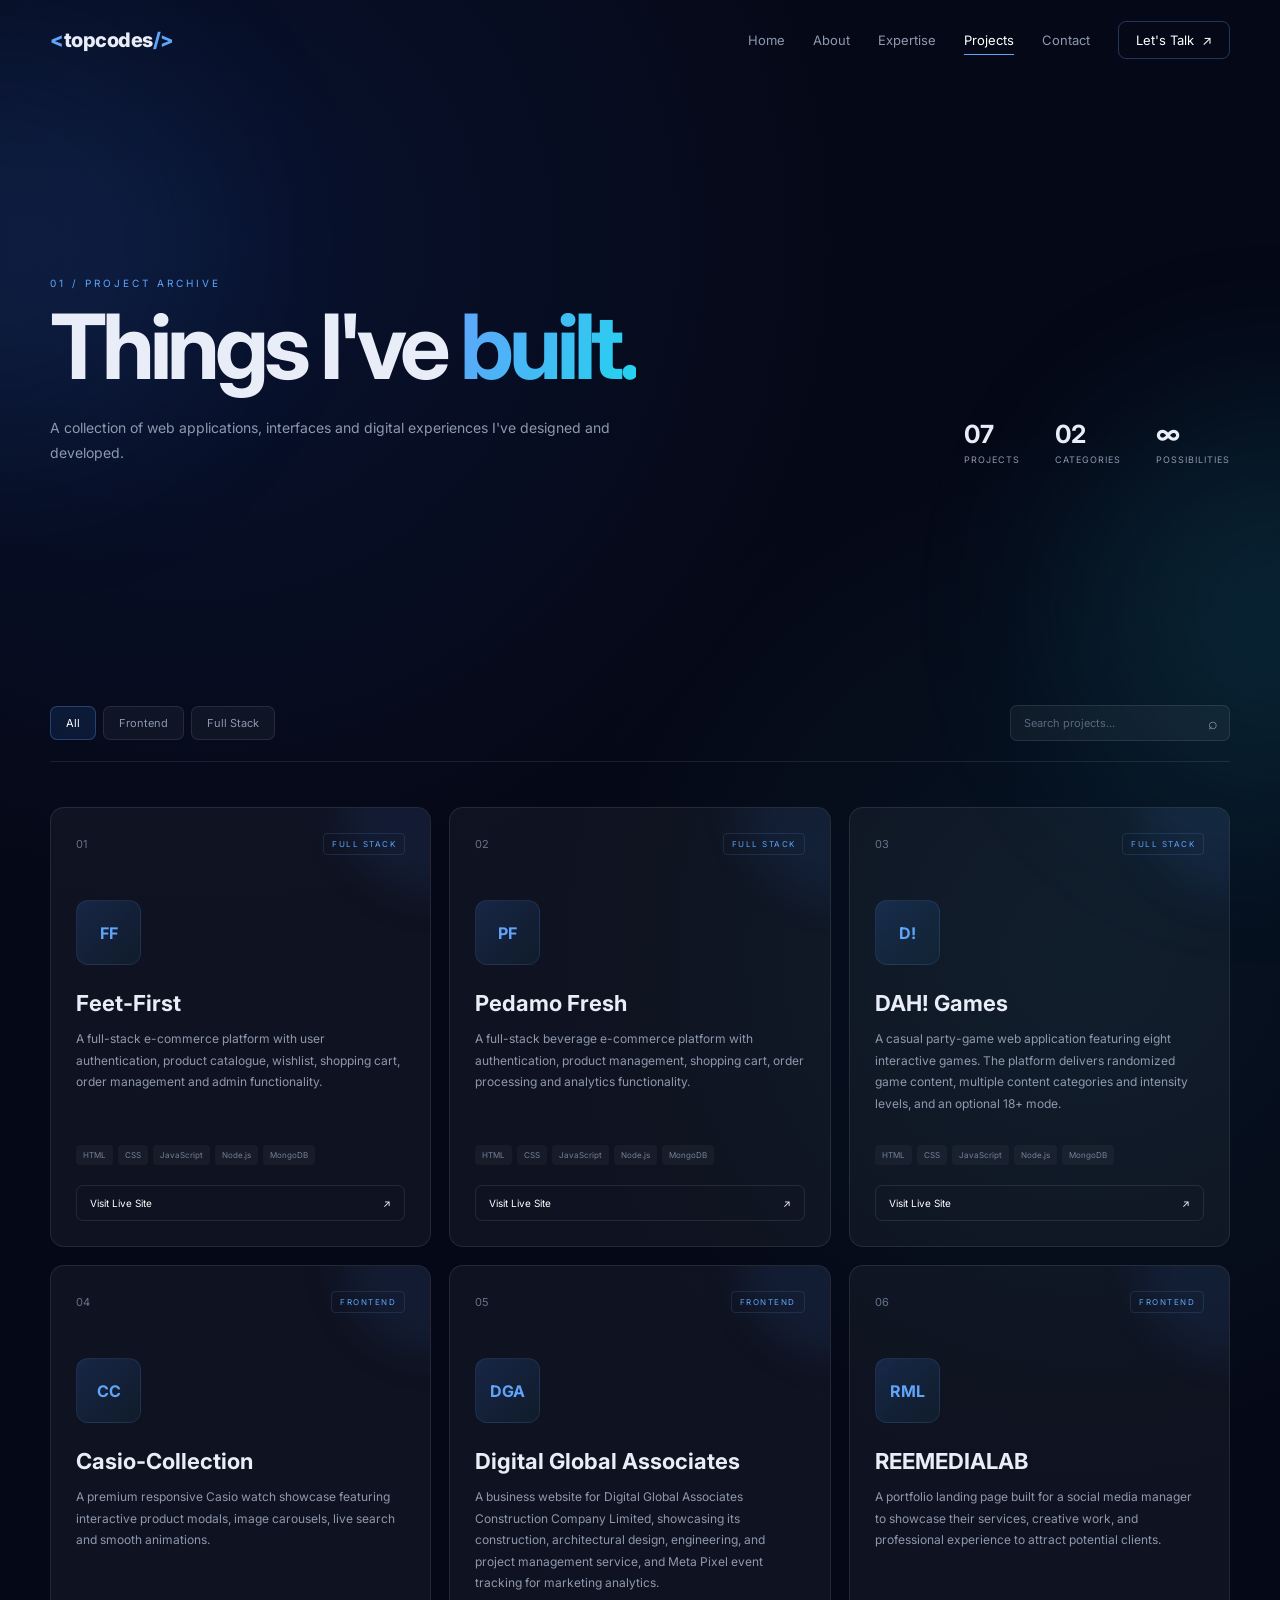
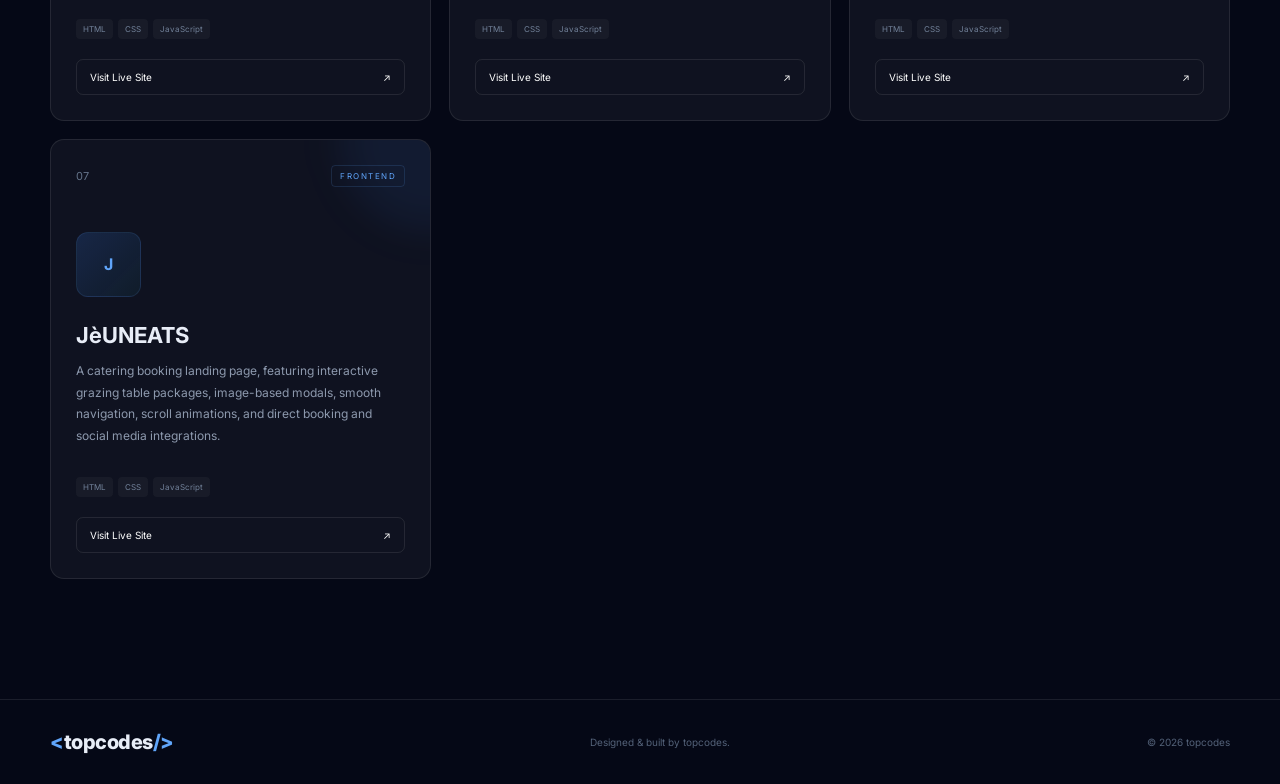
==== projects.html @ 717b45cd "First Commit" ====
<!DOCTYPE html>
<html lang="en">

<head>

    <meta charset="UTF-8">
    <meta name="viewport" content="width=device-width, initial-scale=1.0">

    <title>Projects | topcodes</title>

    <meta name="description" content="Projects and web applications built by topcodes.">

    <link rel="preconnect" href="https://fonts.googleapis.com">
    <link rel="preconnect" href="https://fonts.gstatic.com" crossorigin>

    <link href="https://fonts.googleapis.com/css2?family=Inter:wght@300;400;500;600;700;800&display=swap"
        rel="stylesheet">

    <link rel="stylesheet" href="css/style.css">
    <link rel="stylesheet" href="css/responsive.css">

</head>

<body>

    <div class="ambient ambient-one"></div>
    <div class="ambient ambient-two"></div>

    <div class="scroll-progress" id="scrollProgress"></div>


    <!-- =========================================
         NAVIGATION
    ========================================== -->

    <header class="site-header">

        <nav class="navbar">

            <a href="index.html" class="logo">
                <span class="logo-bracket">&lt;</span>topcodes<span class="logo-bracket">/&gt;</span>
            </a>

            <button class="menu-toggle" id="menuToggle" aria-label="Open navigation" aria-expanded="false">
                <span></span>
                <span></span>
                <span></span>
            </button>

            <div class="nav-links" id="navLinks">

                <a href="index.html" class="nav-link">
                    Home
                </a>

                <a href="index.html#about" class="nav-link">
                    About
                </a>

                <a href="index.html#expertise" class="nav-link">
                    Expertise
                </a>

                <a href="projects.html" class="nav-link active">
                    Projects
                </a>

                <a href="index.html#contact" class="nav-link">
                    Contact
                </a>

                <a href="index.html#contact" class="nav-cta">
                    Let's Talk
                    <span>↗</span>
                </a>

            </div>

        </nav>

    </header>


    <main>

        <!-- =========================================
             PROJECT HERO
        ========================================== -->

        <section class="projects-hero section">

            <div class="projects-hero-content reveal">

                <span class="section-number">
                    01 / PROJECT ARCHIVE
                </span>

                <h1>
                    Things I've
                    <span class="gradient-text">built.</span>
                </h1>

                <p>
                    A collection of web applications, interfaces and digital
                    experiences I've designed and developed.
                </p>

            </div>


            <div class="project-stats reveal reveal-delay">

                <div>
                    <strong id="projectCount">07</strong>
                    <span>Projects</span>
                </div>

                <div>
                    <strong>02</strong>
                    <span>Categories</span>
                </div>

                <div>
                    <strong>∞</strong>
                    <span>Possibilities</span>
                </div>

            </div>

        </section>


        <!-- =========================================
             PROJECT FILTERS
        ========================================== -->

        <section class="project-section section">

            <div class="project-controls reveal">

                <div class="project-filters">

                    <button class="filter-button active" data-filter="all">
                        All
                    </button>

                    <button class="filter-button" data-filter="frontend">
                        Frontend
                    </button>

                    <button class="filter-button" data-filter="fullstack">
                        Full Stack
                    </button>

                </div>


                <div class="project-search">

                    <input type="text" id="projectSearch" placeholder="Search projects..." aria-label="Search projects">

                    <span>⌕</span>

                </div>

            </div>


            <!-- =========================================
                 PROJECT GRID
            ========================================== -->

            <div class="projects-grid" id="projectsGrid">


                <!-- PROJECT 01 -->

                <article class="project-card reveal" data-type="fullstack" data-name="Feet-First">

                    <div class="project-card-top">

                        <span class="project-number">
                            01
                        </span>

                        <span class="project-type">
                            FULL STACK
                        </span>

                    </div>

                    <div class="project-card-icon">
                        FF
                    </div>

                    <h2>Feet-First</h2>

                    <p>
                        A full-stack e-commerce platform with user
                        authentication, product catalogue, wishlist,
                        shopping cart, order management and admin
                        functionality.
                    </p>

                    <div class="project-tech">

                        <span>HTML</span>
                        <span>CSS</span>
                        <span>JavaScript</span>
                        <span>Node.js</span>
                        <span>MongoDB</span>

                    </div>

                    <a href="https://feet-first-ng-3.onrender.com/" target="_blank" rel="noopener" class="project-live">
                        Visit Live Site
                        <span>↗</span>
                    </a>

                </article>


                <!-- PROJECT 02 -->
                <article class="project-card reveal" data-type="fullstack" data-name="Pedamo Fresh">

                    <div class="project-card-top">

                        <span class="project-number">
                            02
                        </span>

                        <span class="project-type">
                            FULL STACK
                        </span>

                    </div>

                    <div class="project-card-icon">
                        PF
                    </div>

                    <h2>Pedamo Fresh</h2>

                    <p>
                        A full-stack beverage e-commerce platform with
                        authentication, product management, shopping cart,
                        order processing and analytics functionality.
                    </p>

                    <div class="project-tech">

                        <span>HTML</span>
                        <span>CSS</span>
                        <span>JavaScript</span>
                        <span>Node.js</span>
                        <span>MongoDB</span>

                    </div>

                    <a href="https://pedamo.onrender.com/" target="_blank" rel="noopener" class="project-live">
                        Visit Live Site
                        <span>↗</span>
                    </a>

                </article>

                


                <!-- PROJECT 03 -->
                 <article class="project-card reveal" data-type="fullstack" data-name="Project Four">

                    <div class="project-card-top">

                        <span class="project-number">
                            03
                        </span>

                        <span class="project-type">
                            FULL STACK
                        </span>

                    </div>

                    <div class="project-card-icon">
                        D!
                    </div>

                    <h2>DAH! Games</h2>

                    <p>
                        A casual party-game web application featuring eight interactive games. The platform delivers randomized game content, multiple content categories and intensity levels, and an optional 18+ mode.  
                    </p>

                    <div class="project-tech">

                        <span>HTML</span>
                        <span>CSS</span>
                        <span>JavaScript</span>
                        <span>Node.js</span>
                        <span>MongoDB</span>

                    </div>

                    <a href="https://dah-zcsf.onrender.com/" class="project-live">
                        Visit Live Site
                        <span>↗</span>
                    </a>

                </article>

                <!-- PROJECT 04 -->
                <article class="project-card reveal reveal-delay" data-type="frontend" data-name="Casio-Collection">

                    <div class="project-card-top">

                        <span class="project-number">
                            04
                        </span>

                        <span class="project-type">
                            FRONTEND
                        </span>

                    </div>

                    <div class="project-card-icon">
                        CC
                    </div>

                    <h2>Casio-Collection</h2>

                    <p>
                        A premium responsive Casio watch showcase featuring
                        interactive product modals, image carousels,
                        live search and smooth animations.
                    </p>

                    <div class="project-tech">

                        <span>HTML</span>
                        <span>CSS</span>
                        <span>JavaScript</span>

                    </div>

                    <a href="https://casio-collection-ng.vercel.app/" target="_blank" rel="noopener"
                        class="project-live">
                        Visit Live Site
                        <span>↗</span>
                    </a>

                </article>



                <!-- PROJECT 05 -->

                <article class="project-card reveal reveal-delay" data-type="frontend" data-name="Project Five">

                    <div class="project-card-top">

                        <span class="project-number">
                            05
                        </span>

                        <span class="project-type">
                            FRONTEND
                        </span>

                    </div>

                    <div class="project-card-icon">
                        DGA
                    </div>

                    <h2>Digital Global Associates</h2>

                    <p>
                        A business website for Digital Global Associates Construction Company Limited, showcasing its construction, architectural design, engineering, and project management service, and Meta Pixel event tracking for marketing analytics.
                    </p>

                    <div class="project-tech">

                        <span>HTML</span>
                        <span>CSS</span>
                        <span>JavaScript</span>

                    </div>

                    <a href="https://www.digitalglobalassociates.com/" class="project-live">
                        Visit Live Site
                        <span>↗</span>
                    </a>

                </article>


                <!-- PROJECT 06 -->

                <article class="project-card reveal" data-type="frontend" data-name="Project Six">

                    <div class="project-card-top">

                        <span class="project-number">
                            06
                        </span>

                        <span class="project-type">
                            FRONTEND
                        </span>

                    </div>

                    <div class="project-card-icon">
                        RML
                    </div>

                    <h2>REEMEDIALAB</h2>

                    <p>
                        A portfolio landing page built for a social media manager to showcase their services, creative work, and professional experience to attract potential clients.

                    </p>

                    <div class="project-tech">

                        <span>HTML</span>
                        <span>CSS</span>
                        <span>JavaScript</span>

                    </div>

                    <a href="https://reemedialab.vercel.app/" class="project-live">
                        Visit Live Site
                        <span>↗</span>
                    </a>

                </article>


                <!-- PROJECT 07 -->

                <article class="project-card reveal reveal-delay" data-type="frontend" data-name="Project Seven">

                    <div class="project-card-top">

                        <span class="project-number">
                            07
                        </span>

                        <span class="project-type">
                            FRONTEND
                        </span>

                    </div>

                    <div class="project-card-icon">
                        J
                    </div>

                    <h2>JèUNEATS</h2>

                    <p>
                       A catering booking landing page, featuring interactive grazing table packages, image-based modals, smooth navigation, scroll animations, and direct booking and social media integrations.
                    </p>

                    <div class="project-tech">

                        <span>HTML</span>
                        <span>CSS</span>
                        <span>JavaScript</span>

                    </div>

                    <a href="https://jeuneats.vercel.app/" class="project-live">
                        Visit Live Site
                        <span>↗</span>
                    </a>

                </article>

            </div>


            <div class="no-projects" id="noProjects">
                <h3>No projects found.</h3>
                <p>Try another search or category.</p>
            </div>

        </section>

    </main>


    <!-- =========================================
         FOOTER
    ========================================== -->

    <footer>

        <div class="footer-inner">

            <a href="index.html" class="logo">
                <span class="logo-bracket">&lt;</span>topcodes<span class="logo-bracket">/&gt;</span>
            </a>

            <p>
                Designed & built by topcodes.
            </p>

            <p class="copyright">
                © <span id="currentYear"></span> topcodes
            </p>

        </div>

    </footer>


    <script src="js/main.js"></script>
    <script src="js/projects.js"></script>

</body>

</html>
---- css/style.css ----
/* =========================================
   ROOT
========================================= */

:root {

    --bg: #050816;
    --bg-secondary: #081126;
    --surface: rgba(255,255,255,0.045);
    --surface-hover: rgba(255,255,255,0.075);

    --blue: #3b82f6;
    --blue-light: #60a5fa;
    --blue-dark: #2563eb;

    --cyan: #22d3ee;

    --white: #ffffff;
    --text: #e8edf7;
    --muted: #8d99ae;

    --border: rgba(255,255,255,0.09);

    --container: 1180px;

    --transition: 0.35s ease;

}


/* =========================================
   RESET
========================================= */

* {
    margin: 0;
    padding: 0;
    box-sizing: border-box;
}

html {
    scroll-behavior: smooth;
}

body {

    font-family: 'Inter', sans-serif;

    background:
        radial-gradient(
            circle at 15% 10%,
            rgba(37,99,235,0.12),
            transparent 28%
        ),
        radial-gradient(
            circle at 85% 40%,
            rgba(34,211,238,0.06),
            transparent 30%
        ),
        var(--bg);

    color: var(--text);

    min-height: 100vh;

    overflow-x: hidden;
}

body.menu-open {
    overflow: hidden;
}

a {
    color: inherit;
    text-decoration: none;
}

button,
input {
    font-family: inherit;
}

button {
    border: none;
}

img {
    max-width: 100%;
    display: block;
}


/* =========================================
   AMBIENT BACKGROUND
========================================= */

.ambient {

    position: fixed;

    width: 400px;
    height: 400px;

    border-radius: 50%;

    filter: blur(100px);

    pointer-events: none;

    z-index: -2;

    opacity: 0.12;
}

.ambient-one {

    top: 5%;
    left: -200px;

    background: var(--blue);
}

.ambient-two {

    right: -200px;
    top: 45%;

    background: var(--cyan);
}

.cursor-glow {
    position: fixed;
    width: 180px;
    height: 180px;
    border-radius: 50%;
    background: rgba(59, 130, 246, 0.07);
    filter: blur(45px);
    pointer-events: none;
    transform: translate(-50%, -50%);
    z-index: -1;
}


/* =========================================
   CONTAINER
========================================= */

.section {

    width: min(
        calc(100% - 80px),
        var(--container)
    );

    margin-inline: auto;
}


/* =========================================
   HEADER
========================================= */

.site-header {

    position: fixed;

    top: 0;
    left: 0;

    width: 100%;

    z-index: 1000;

    border-bottom: 1px solid transparent;

    transition: var(--transition);
}

.site-header.scrolled {

    background: rgba(5,8,22,0.82);

    backdrop-filter: blur(20px);

    border-color: var(--border);
}


/* =========================================
   NAVBAR
========================================= */

.navbar {

    width: min(
        calc(100% - 80px),
        var(--container)
    );

    margin: auto;

    height: 80px;

    display: flex;

    align-items: center;

    justify-content: space-between;
}

.logo {

    font-size: 20px;

    font-weight: 800;

    letter-spacing: -0.5px;
}

.logo-bracket {
    color: var(--blue-light);
}

.nav-links {

    display: flex;

    align-items: center;

    gap: 28px;
}

.nav-link {

    color: var(--muted);

    font-size: 13px;

    transition: var(--transition);

    position: relative;
}

.nav-link::after {

    content: "";

    position: absolute;

    left: 0;
    bottom: -7px;

    width: 0;
    height: 1px;

    background: var(--blue-light);

    transition: var(--transition);
}

.nav-link:hover,
.nav-link.active {

    color: var(--white);
}

.nav-link:hover::after,
.nav-link.active::after {

    width: 100%;
}

.nav-cta {

    display: flex;

    align-items: center;

    gap: 8px;

    padding: 10px 17px;

    border: 1px solid rgba(96,165,250,0.3);

    border-radius: 8px;

    color: var(--white);

    font-size: 13px;

    transition: var(--transition);
}

.nav-cta:hover {

    background: rgba(59,130,246,0.12);

    border-color: var(--blue-light);

    transform: translateY(-2px);
}


/* =========================================
   MOBILE MENU
========================================= */

.menu-toggle {

    display: none;

    width: 42px;
    height: 42px;

    border: 1px solid var(--border);

    background: var(--surface);

    border-radius: 9px;

    cursor: pointer;

    align-items: center;

    justify-content: center;

    flex-direction: column;

    gap: 5px;
}

.menu-toggle span {

    width: 18px;
    height: 2px;

    background: var(--white);

    transition: var(--transition);
}

.menu-toggle.active span:nth-child(1) {
    transform: translateY(7px) rotate(45deg);
}

.menu-toggle.active span:nth-child(2) {
    opacity: 0;
}

.menu-toggle.active span:nth-child(3) {
    transform: translateY(-7px) rotate(-45deg);
}


/* =========================================
   SCROLL PROGRESS
========================================= */

.scroll-progress {

    position: fixed;

    top: 0;
    left: 0;

    height: 2px;

    width: 0;

    background: linear-gradient(
        90deg,
        var(--blue),
        var(--cyan)
    );

    z-index: 2000;
}


/* =========================================
   HERO
========================================= */

.hero {

    min-height: 100vh;

    display: flex;

    align-items: center;

    padding-top: 120px;

    position: relative;
}

.hero-grid {

    width: 100%;

    display: grid;

    grid-template-columns: 1.1fr 0.9fr;

    gap: 80px;

    align-items: center;
}

.availability {

    display: inline-flex;

    align-items: center;

    gap: 9px;

    padding: 7px 12px;

    border: 1px solid rgba(96,165,250,0.2);

    border-radius: 100px;

    color: #a9b9d1;

    font-size: 11px;

    margin-bottom: 24px;

    background: rgba(59,130,246,0.05);
}

.availability-dot {

    width: 7px;
    height: 7px;

    border-radius: 50%;

    background: #22c55e;

    box-shadow: 0 0 12px rgba(34,197,94,0.8);

    animation: pulse 2s infinite;
}

@keyframes pulse {

    0%,100% {
        box-shadow: 0 0 5px rgba(34,197,94,0.5);
    }

    50% {
        box-shadow: 0 0 16px rgba(34,197,94,0.9);
    }
}

.hero-small-text {

    font-size: 11px;

    letter-spacing: 4px;

    color: var(--muted);

    margin-bottom: 12px;
}

.hero h1 {

    font-size: clamp(46px, 6vw, 78px);

    line-height: 0.98;

    letter-spacing: -4px;

    font-weight: 800;
}

.hero-name {

    color: var(--white);
}

.gradient-text {

    background: linear-gradient(
        110deg,
        var(--blue-light),
        var(--cyan)
    );

    -webkit-background-clip: text;

    background-clip: text;

    color: transparent;
}

.hero-description {

    max-width: 580px;

    margin-top: 28px;

    color: var(--muted);

    line-height: 1.8;

    font-size: 15px;
}

.hero-buttons {

    display: flex;

    gap: 12px;

    margin-top: 32px;
}

.btn {

    display: inline-flex;

    align-items: center;

    justify-content: center;

    gap: 10px;

    padding: 13px 20px;

    border-radius: 8px;

    font-size: 13px;

    transition: var(--transition);
}

.btn-primary {

    background: var(--blue);

    color: white;

    box-shadow: 0 10px 30px rgba(37,99,235,0.2);
}

.btn-primary:hover {

    background: var(--blue-dark);

    transform: translateY(-3px);

    box-shadow: 0 15px 35px rgba(37,99,235,0.3);
}

.btn-secondary {

    border: 1px solid var(--border);

    color: var(--text);

    background: var(--surface);
}

.btn-secondary:hover {

    border-color: rgba(96,165,250,0.4);

    background: var(--surface-hover);

    transform: translateY(-3px);
}

.hero-meta {

    display: flex;

    gap: 40px;

    margin-top: 55px;
}

.hero-meta div {

    display: flex;

    flex-direction: column;

    gap: 4px;
}

.hero-meta strong {

    font-size: 20px;
}

.hero-meta span {

    font-size: 10px;

    color: var(--muted);

    text-transform: uppercase;

    letter-spacing: 1px;
}


/* =========================================
   HERO VISUAL
========================================= */

.hero-visual {

    min-height: 500px;

    position: relative;

    display: flex;

    justify-content: center;

    align-items: center;
}

.code-card {

    width: min(100%, 420px);

    border: 1px solid rgba(96,165,250,0.15);

    background: rgba(7,14,35,0.8);

    backdrop-filter: blur(20px);

    border-radius: 16px;

    box-shadow:
        0 30px 80px rgba(0,0,0,0.35),
        0 0 80px rgba(37,99,235,0.08);

    transform: rotate(2deg);

    transition: var(--transition);

    z-index: 3;
}

.code-card:hover {

    transform: rotate(0deg) translateY(-8px);

    border-color: rgba(96,165,250,0.35);
}

.code-header {

    height: 48px;

    border-bottom: 1px solid var(--border);

    display: flex;

    align-items: center;

    gap: 15px;

    padding: 0 18px;

    color: var(--muted);

    font-size: 11px;
}

.window-dots {

    display: flex;

    gap: 5px;
}

.window-dots span {

    width: 7px;
    height: 7px;

    border-radius: 50%;

    background: #506078;
}

.code-body {

    padding: 30px;

    font-family: monospace;

    font-size: 12px;

    line-height: 2;

    color: #c7d2e5;
}

.code-body p {
    margin: 0;
}

.indent {
    padding-left: 25px;
}

.code-purple {
    color: #c084fc;
}

.code-blue {
    color: #67e8f9;
}

.code-white {
    color: white;
}

.code-comment {
    color: #52617a;

    margin-top: 15px !important;
}

.visual-orbit {

    position: absolute;

    border: 1px solid rgba(96,165,250,0.08);

    border-radius: 50%;

    pointer-events: none;
}

.orbit-one {

    width: 500px;
    height: 500px;

    animation: orbit 16s linear infinite;
}

.orbit-two {

    width: 650px;
    height: 650px;

    animation: orbit 22s linear infinite reverse;
}

@keyframes orbit {

    from {
        transform: rotate(0);
    }

    to {
        transform: rotate(360deg);
    }
}

.floating-tag {

    position: absolute;

    padding: 8px 12px;

    border: 1px solid rgba(96,165,250,0.2);

    background: rgba(7,14,35,0.9);

    backdrop-filter: blur(10px);

    border-radius: 7px;

    font-size: 10px;

    color: #b8c6da;

    z-index: 5;

    box-shadow: 0 10px 30px rgba(0,0,0,0.2);
}

.tag-one {
    top: 18%;
    left: 5%;
    animation: floatOne 4s ease-in-out infinite;
}

.tag-two {
    top: 12%;
    right: 7%;
    animation: floatTwo 5s ease-in-out infinite;
}

.tag-three {
    bottom: 17%;
    left: 7%;
    animation: floatTwo 4.5s ease-in-out infinite;
}

.tag-four {
    bottom: 12%;
    right: 4%;
    animation: floatOne 5.5s ease-in-out infinite;
}

@keyframes floatOne {

    0%,100% {
        transform: translateY(0);
    }

    50% {
        transform: translateY(-12px);
    }
}

@keyframes floatTwo {

    0%,100% {
        transform: translateY(0);
    }

    50% {
        transform: translateY(10px);
    }
}

.scroll-indicator {

    position: absolute;

    bottom: 35px;

    left: 50%;

    transform: translateX(-50%);

    display: flex;

    flex-direction: column;

    align-items: center;

    gap: 10px;

    color: #63728a;

    font-size: 9px;

    letter-spacing: 2px;

    text-transform: uppercase;
}

.scroll-line {

    width: 1px;

    height: 35px;

    background: linear-gradient(
        var(--blue),
        transparent
    );
}


/* =========================================
   SECTION HEADINGS
========================================= */

.section {

    padding-top: 120px;

    padding-bottom: 120px;
}

.section-heading {

    margin-bottom: 60px;
}

.section-number {

    display: block;

    font-size: 10px;

    letter-spacing: 3px;

    color: var(--blue-light);

    margin-bottom: 15px;
}

.section-heading h2 {

    font-size: clamp(35px, 5vw, 55px);

    line-height: 1;

    letter-spacing: -2px;
}


/* =========================================
   ABOUT
========================================= */

.about-grid {

    display: grid;

    grid-template-columns: 1fr 1fr;

    gap: 80px;
}

.about-text {

    max-width: 600px;
}

.about-text p {

    color: var(--muted);

    font-size: 14px;

    line-height: 1.9;

    margin-bottom: 20px;
}

.about-text .large-text {

    font-size: 20px;

    line-height: 1.6;

    color: var(--text);
}

.text-link {

    display: inline-flex;

    gap: 10px;

    color: var(--blue-light);

    font-size: 13px;

    margin-top: 15px;

    transition: var(--transition);
}

.text-link:hover {
    gap: 15px;
}

.about-highlight {

    display: grid;

    gap: 12px;
}

.highlight-card {

    border: 1px solid var(--border);

    background: var(--surface);

    padding: 25px;

    border-radius: 12px;

    transition: var(--transition);
}

.highlight-card:hover {

    transform: translateX(6px);

    border-color: rgba(96,165,250,0.25);

    background: var(--surface-hover);
}

.highlight-icon {

    color: var(--blue-light);

    font-size: 10px;

    letter-spacing: 2px;
}

.highlight-card h3 {

    font-size: 20px;

    margin: 10px 0;
}

.highlight-card p {

    color: var(--muted);

    font-size: 12px;

    line-height: 1.7;
}


/* =========================================
   EXPERTISE
========================================= */

.expertise-grid {

    display: grid;

    grid-template-columns: repeat(4, 1fr);

    gap: 15px;
}

.expertise-card {

    min-height: 330px;

    padding: 25px;

    background: var(--surface);

    border: 1px solid var(--border);

    border-radius: 14px;

    position: relative;

    overflow: hidden;

    transition: var(--transition);
}

.expertise-card::before {

    content: "";

    position: absolute;

    width: 130px;
    height: 130px;

    right: -60px;
    bottom: -60px;

    border-radius: 50%;

    background: rgba(59,130,246,0.1);

    filter: blur(15px);

    transition: var(--transition);
}

.expertise-card:hover {

    transform: translateY(-8px);

    border-color: rgba(96,165,250,0.25);
}

.expertise-card:hover::before {

    transform: scale(1.5);
}

.card-number {

    color: #56657c;

    font-size: 10px;

    letter-spacing: 2px;
}

.expertise-icon {

    width: 50px;
    height: 50px;

    margin-top: 45px;

    display: flex;

    align-items: center;
    justify-content: center;

    border: 1px solid rgba(96,165,250,0.18);

    border-radius: 10px;

    color: var(--blue-light);

    font-family: monospace;

    font-weight: 600;
}

.expertise-card h3 {

    font-size: 17px;

    margin: 20px 0 10px;
}

.expertise-card p {

    color: var(--muted);

    font-size: 12px;

    line-height: 1.7;
}

.tech-list {

    display: flex;

    flex-wrap: wrap;

    gap: 5px;

    margin-top: 20px;
}

.tech-list span {

    padding: 5px 8px;

    border-radius: 5px;

    background: rgba(59,130,246,0.07);

    color: #8093ad;

    font-size: 9px;
}


/* =========================================
   FEATURED PROJECTS
========================================= */

.featured-heading {

    display: flex;

    justify-content: space-between;

    align-items: flex-end;
}

.view-all {

    display: flex;

    align-items: center;

    gap: 10px;

    color: var(--blue-light);

    font-size: 12px;

    transition: var(--transition);
}

.view-all:hover {
    gap: 15px;
}

.featured-project {

    display: grid;

    grid-template-columns: 70px 1fr 60px;

    align-items: center;

    gap: 30px;

    padding: 35px 0;

    border-top: 1px solid var(--border);

    transition: var(--transition);
}

.featured-project:last-child {
    border-bottom: 1px solid var(--border);
}

.featured-project:hover {

    padding-left: 12px;
    padding-right: 12px;

    background: rgba(255,255,255,0.015);
}

.featured-number {

    color: #46546a;

    font-size: 13px;

    font-weight: 600;
}

.project-category {

    font-size: 9px;

    letter-spacing: 2px;

    color: var(--blue-light);
}

.featured-content h3 {

    font-size: 25px;

    margin: 8px 0;
}

.featured-content p {

    max-width: 700px;

    color: var(--muted);

    font-size: 12px;

    line-height: 1.8;
}

.project-link {

    display: inline-flex;

    align-items: center;

    gap: 8px;

    margin-top: 15px;

    font-size: 11px;

    color: var(--white);

    transition: var(--transition);
}

.project-link:hover {
    color: var(--blue-light);
}

.featured-arrow {

    width: 42px;
    height: 42px;

    display: flex;

    align-items: center;
    justify-content: center;

    border: 1px solid var(--border);

    border-radius: 50%;

    color: var(--blue-light);

    transition: var(--transition);
}

.featured-project:hover .featured-arrow {

    transform: rotate(45deg);

    border-color: var(--blue-light);
}


/* =========================================
   CONTACT
========================================= */

.contact {

    text-align: center;
}

.contact-container {

    max-width: 800px;

    margin: auto;

    padding: 100px 30px;

    border: 1px solid var(--border);

    border-radius: 20px;

    background:
        radial-gradient(
            circle at center,
            rgba(37,99,235,0.09),
            transparent 60%
        ),
        var(--surface);
}

.contact h2 {

    font-size: clamp(40px, 6vw, 68px);

    line-height: 1;

    letter-spacing: -3px;

    margin: 20px 0;
}

.contact-container > p {

    color: var(--muted);

    max-width: 500px;

    margin: 0 auto 30px;

    line-height: 1.8;

    font-size: 13px;
}

.contact-email {

    display: inline-flex;

    align-items: center;

    gap: 10px;

    font-size: 18px;

    color: var(--blue-light);

    border-bottom: 1px solid rgba(96,165,250,0.25);

    padding-bottom: 7px;
}

.social-links {

    display: flex;

    justify-content: center;

    gap: 25px;

    margin-top: 40px;
}

.social-links a {

    color: var(--muted);

    font-size: 12px;

    transition: var(--transition);
}

.social-links a:hover {
    color: var(--white);
}


/* =========================================
   FOOTER
========================================= */

footer {

    border-top: 1px solid var(--border);

    padding: 30px 0;
}

.footer-inner {

    width: min(
        calc(100% - 80px),
        var(--container)
    );

    margin: auto;

    display: flex;

    align-items: center;

    justify-content: space-between;

    gap: 20px;
}

.footer-inner p {

    color: #536178;

    font-size: 10px;
}


/* =========================================
   PROJECT PAGE
========================================= */

.projects-hero {

    min-height: 65vh;

    display: flex;

    align-items: flex-end;

    justify-content: space-between;

    gap: 50px;

    padding-top: 160px;
}

.projects-hero-content {

    max-width: 700px;
}

.projects-hero h1 {

    font-size: clamp(50px, 8vw, 90px);

    line-height: 0.95;

    letter-spacing: -5px;
}

.projects-hero p {

    max-width: 560px;

    color: var(--muted);

    line-height: 1.8;

    margin-top: 25px;

    font-size: 14px;
}

.project-stats {

    display: flex;

    gap: 35px;

    flex-shrink: 0;
}

.project-stats div {

    display: flex;

    flex-direction: column;

    gap: 5px;
}

.project-stats strong {

    font-size: 25px;
}

.project-stats span {

    color: var(--muted);

    font-size: 9px;

    text-transform: uppercase;

    letter-spacing: 1px;
}

.project-controls {

    display: flex;

    align-items: center;

    justify-content: space-between;

    gap: 30px;

    margin-bottom: 45px;

    padding-bottom: 20px;

    border-bottom: 1px solid var(--border);
}

.project-filters {

    display: flex;

    gap: 7px;

    flex-wrap: wrap;
}

.filter-button {

    padding: 9px 15px;

    border: 1px solid var(--border);

    background: var(--surface);

    color: var(--muted);

    border-radius: 7px;

    cursor: pointer;

    font-size: 11px;

    transition: var(--transition);
}

.filter-button:hover,
.filter-button.active {

    color: white;

    background: rgba(59,130,246,0.12);

    border-color: rgba(96,165,250,0.3);
}

.project-search {

    width: 220px;

    position: relative;
}

.project-search input {

    width: 100%;

    padding: 10px 35px 10px 13px;

    border: 1px solid var(--border);

    border-radius: 7px;

    outline: none;

    background: var(--surface);

    color: white;

    font-size: 11px;
}

.project-search input::placeholder {
    color: #5c687d;
}

.project-search span {

    position: absolute;

    right: 12px;

    top: 50%;

    transform: translateY(-50%);

    color: var(--muted);
}

.projects-grid {

    display: grid;

    grid-template-columns: repeat(3, 1fr);

    gap: 18px;
}

.project-card {

    padding: 25px;

    min-height: 440px;

    border: 1px solid var(--border);

    background: var(--surface);

    border-radius: 14px;

    display: flex;

    flex-direction: column;

    transition: var(--transition);

    position: relative;

    overflow: hidden;
}

.project-card::before {

    content: "";

    position: absolute;

    width: 180px;
    height: 180px;

    right: -90px;
    top: -90px;

    border-radius: 50%;

    background: rgba(59,130,246,0.08);

    filter: blur(20px);

    transition: var(--transition);
}

.project-card:hover {

    transform: translateY(-8px);

    border-color: rgba(96,165,250,0.25);
}

.project-card:hover::before {
    transform: scale(1.5);
}

.project-card-top {

    display: flex;

    justify-content: space-between;

    align-items: center;

    position: relative;

    z-index: 2;
}

.project-number {

    font-size: 11px;

    color: #65748b;
}

.project-type {

    font-size: 8px;

    letter-spacing: 1.5px;

    color: var(--blue-light);

    padding: 5px 8px;

    border: 1px solid rgba(96,165,250,0.15);

    border-radius: 4px;
}

.project-card-icon {

    width: 65px;
    height: 65px;

    margin: 45px 0 25px;

    display: flex;

    align-items: center;
    justify-content: center;

    border-radius: 12px;

    background:
        linear-gradient(
            135deg,
            rgba(59,130,246,0.18),
            rgba(34,211,238,0.05)
        );

    border: 1px solid rgba(96,165,250,0.12);

    color: var(--blue-light);

    font-weight: 700;

    font-size: 16px;

    position: relative;

    z-index: 2;
}

.project-card h2 {

    font-size: 22px;

    margin-bottom: 12px;

    position: relative;

    z-index: 2;
}

.project-card > p {

    color: var(--muted);

    font-size: 12px;

    line-height: 1.8;

    position: relative;

    z-index: 2;
}

.project-tech {

    display: flex;

    flex-wrap: wrap;

    gap: 5px;

    margin-top: auto;

    padding-top: 25px;

    position: relative;

    z-index: 2;
}

.project-tech span {

    padding: 5px 7px;

    background: rgba(255,255,255,0.035);

    border-radius: 4px;

    color: #73839b;

    font-size: 8px;
}

.project-live {

    margin-top: 20px;

    display: flex;

    align-items: center;

    justify-content: space-between;

    padding: 11px 13px;

    border: 1px solid var(--border);

    border-radius: 7px;

    color: var(--white);

    font-size: 10px;

    position: relative;

    z-index: 2;

    transition: var(--transition);
}

.project-live:hover {

    background: var(--blue);

    border-color: var(--blue);

}

.project-card.hidden {
    display: none;
}

.no-projects {

    display: none;

    text-align: center;

    padding: 80px 20px;
}

.no-projects.visible {
    display: block;
}

.no-projects h3 {
    margin-bottom: 8px;
}

.no-projects p {
    color: var(--muted);

    font-size: 13px;
}


/* =========================================
   REVEAL ANIMATION
========================================= */

.reveal {

    opacity: 0;

    transform: translateY(30px);

    transition:
        opacity 0.8s ease,
        transform 0.8s ease;
}

.reveal.show {

    opacity: 1;

    transform: translateY(0);
}

.reveal-delay {
    transition-delay: 0.15s;
}
---- css/responsive.css ----
/* =========================================
   TABLET
========================================= */

@media (max-width: 1000px) {

    .section,
    .navbar,
    .footer-inner {

        width: min(
            calc(100% - 50px),
            var(--container)
        );
    }


    .hero-grid {

        grid-template-columns: 1fr;

        gap: 50px;

        text-align: center;
    }

    .hero-content {

        display: flex;

        flex-direction: column;

        align-items: center;
    }

    .hero-description {
        margin-inline: auto;
    }

    .hero-meta {
        justify-content: center;
    }

    .hero-visual {
        min-height: 430px;
    }


    .about-grid {

        grid-template-columns: 1fr;

        gap: 50px;
    }


    .expertise-grid {

        grid-template-columns: repeat(2, 1fr);
    }


    .projects-grid {

        grid-template-columns: repeat(2, 1fr);
    }

}


/* =========================================
   MOBILE NAVIGATION
========================================= */

@media (max-width: 768px) {

    .section,
    .navbar,
    .footer-inner {

        width: calc(100% - 35px);
    }


    .navbar {
        height: 70px;
    }


    .menu-toggle {
        display: flex;
    }


    .nav-links {

        position: fixed;

        top: 70px;

        left: 0;

        width: 100%;

        height: calc(100vh - 70px);

        background: rgba(5,8,22,0.97);

        backdrop-filter: blur(20px);

        padding: 35px;

        display: flex;

        flex-direction: column;

        align-items: flex-start;

        gap: 25px;

        transform: translateX(100%);

        transition: transform 0.4s ease;
    }

    .nav-links.open {
        transform: translateX(0);
    }

    .nav-link {
        font-size: 16px;
    }

    .nav-cta {
        margin-top: 10px;
    }


    .hero {

        padding-top: 120px;

        min-height: auto;

        padding-bottom: 100px;
    }

    .hero h1 {

        font-size: clamp(42px, 13vw, 65px);

        letter-spacing: -3px;
    }

    .hero-description {
        font-size: 13px;
    }

    .hero-buttons {

        flex-direction: column;

        width: 100%;

        max-width: 280px;
    }

    .btn {
        width: 100%;
    }

    .hero-meta {

        gap: 22px;

        width: 100%;

        justify-content: space-between;
    }

    .hero-meta strong {
        font-size: 17px;
    }

    .hero-meta span {
        font-size: 8px;
    }


    .hero-visual {
        min-height: 360px;
    }

    .code-card {
        width: 90%;
    }

    .code-body {
        padding: 20px;

        font-size: 10px;
    }

    .orbit-one {
        width: 350px;
        height: 350px;
    }

    .orbit-two {
        width: 430px;
        height: 430px;
    }

    .floating-tag {
        font-size: 8px;
    }


    .section {

        padding-top: 85px;

        padding-bottom: 85px;
    }


    .section-heading {
        margin-bottom: 40px;
    }

    .section-heading h2 {
        font-size: 38px;
    }


    .expertise-grid {

        grid-template-columns: 1fr;
    }


    .featured-heading {

        flex-direction: column;

        align-items: flex-start;

        gap: 25px;
    }


    .featured-project {

        grid-template-columns: 40px 1fr;

        gap: 15px;
    }

    .featured-arrow {
        display: none;
    }


    .contact-container {

        padding: 70px 20px;
    }

    .contact h2 {

        font-size: 42px;

        letter-spacing: -2px;
    }

    .contact-email {

        font-size: 14px;
    }


    .footer-inner {

        flex-direction: column;

        text-align: center;
    }


    /* PROJECT PAGE */

    .projects-hero {

        min-height: auto;

        padding-top: 140px;

        padding-bottom: 60px;

        flex-direction: column;

        align-items: flex-start;
    }

    .projects-hero h1 {

        font-size: 55px;

        letter-spacing: -3px;
    }

    .project-stats {

        width: 100%;

        justify-content: space-between;
    }


    .project-controls {

        flex-direction: column;

        align-items: stretch;
    }

    .project-search {
        width: 100%;
    }


    .projects-grid {

        grid-template-columns: 1fr;
    }


    .project-card {
        min-height: 400px;
    }

}


/* =========================================
   SMALL MOBILE
========================================= */

@media (max-width: 480px) {

    .hero-meta {

        gap: 10px;
    }

    .hero-meta div {
        min-width: 80px;
    }

    .hero-meta strong {
        font-size: 15px;
    }

    .hero-meta span {
        font-size: 7px;

        letter-spacing: 0.5px;
    }


    .hero-visual {
        min-height: 320px;
    }

    .code-card {
        transform: none;
    }

    .code-card:hover {
        transform: translateY(-5px);
    }

    .code-body {
        font-size: 8px;
    }

    .floating-tag {
        display: none;
    }


    .section-heading h2 {
        font-size: 34px;
    }


    .about-text .large-text {
        font-size: 17px;
    }


    .projects-hero h1 {
        font-size: 47px;
    }


    .project-stats strong {
        font-size: 20px;
    }

    .project-stats span {
        font-size: 7px;
    }


    .social-links {
        gap: 15px;
    }

    .social-links a {
        font-size: 10px;
    }

}
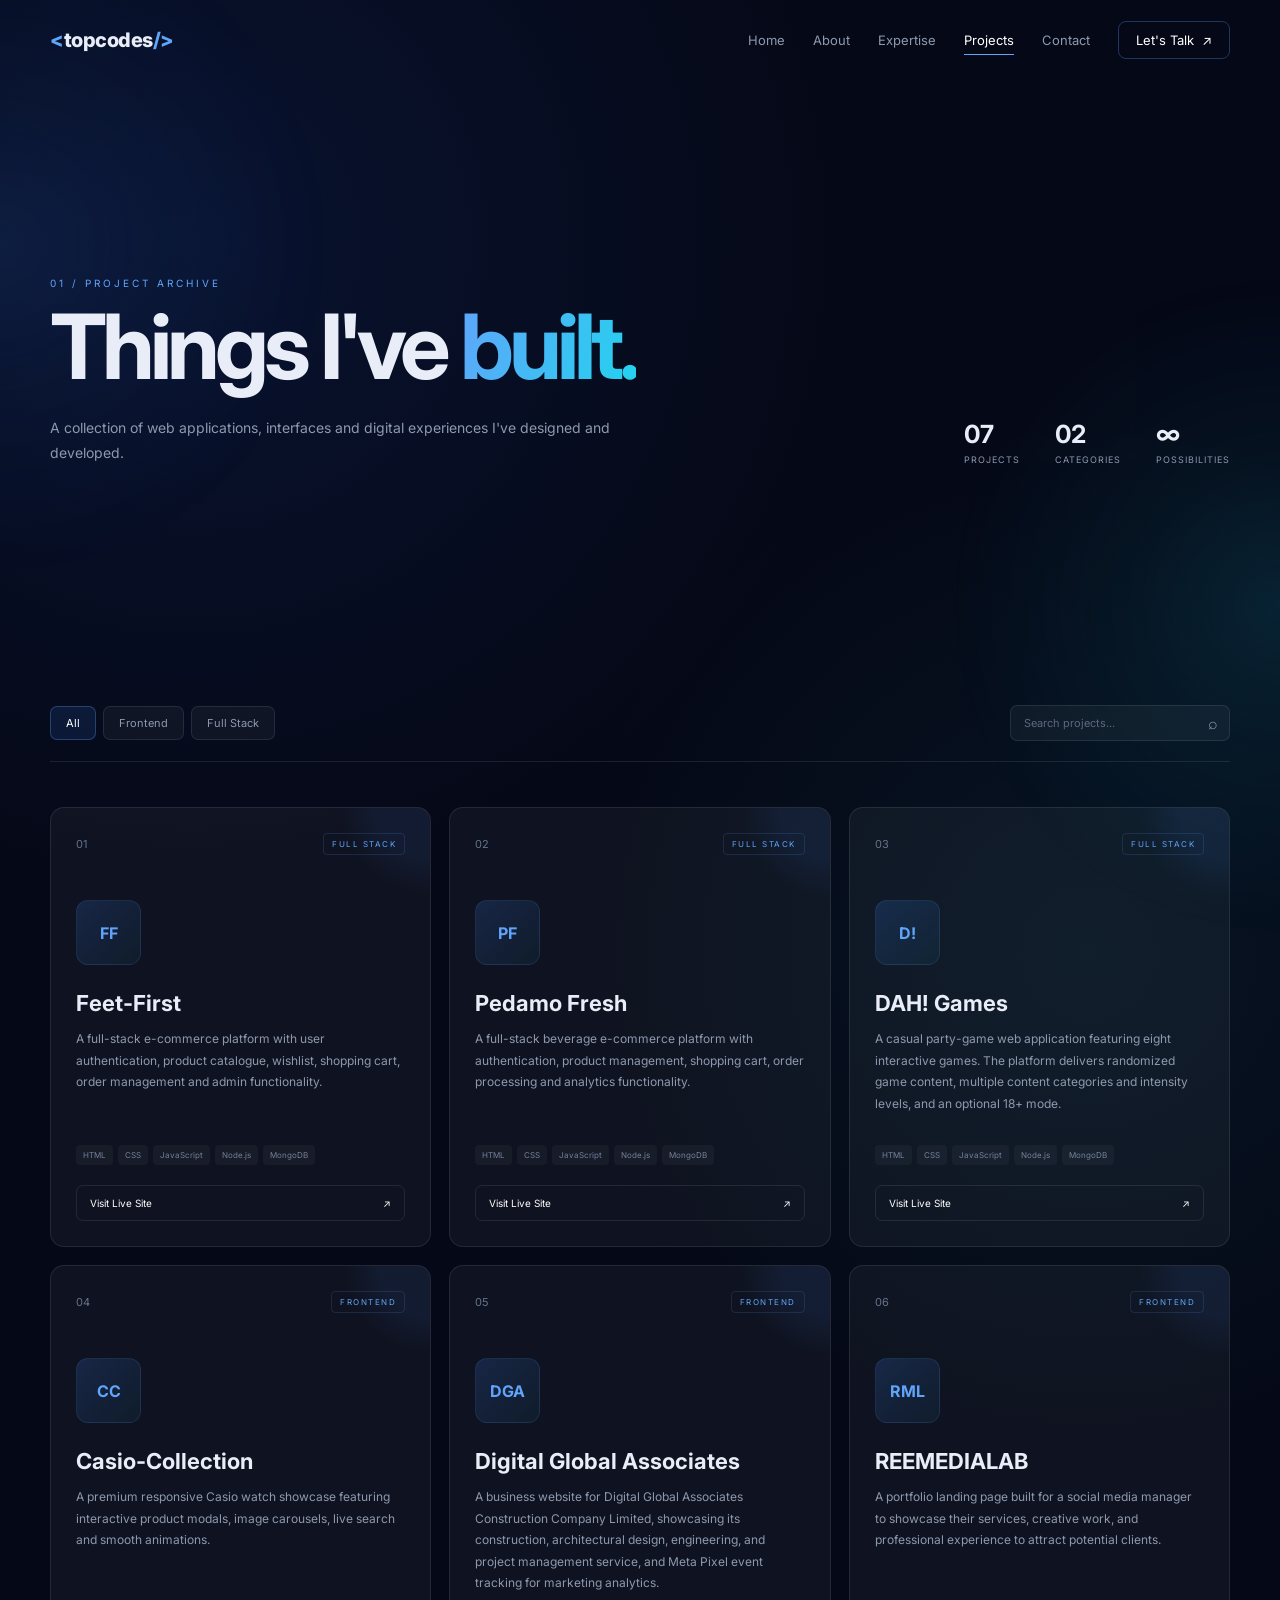
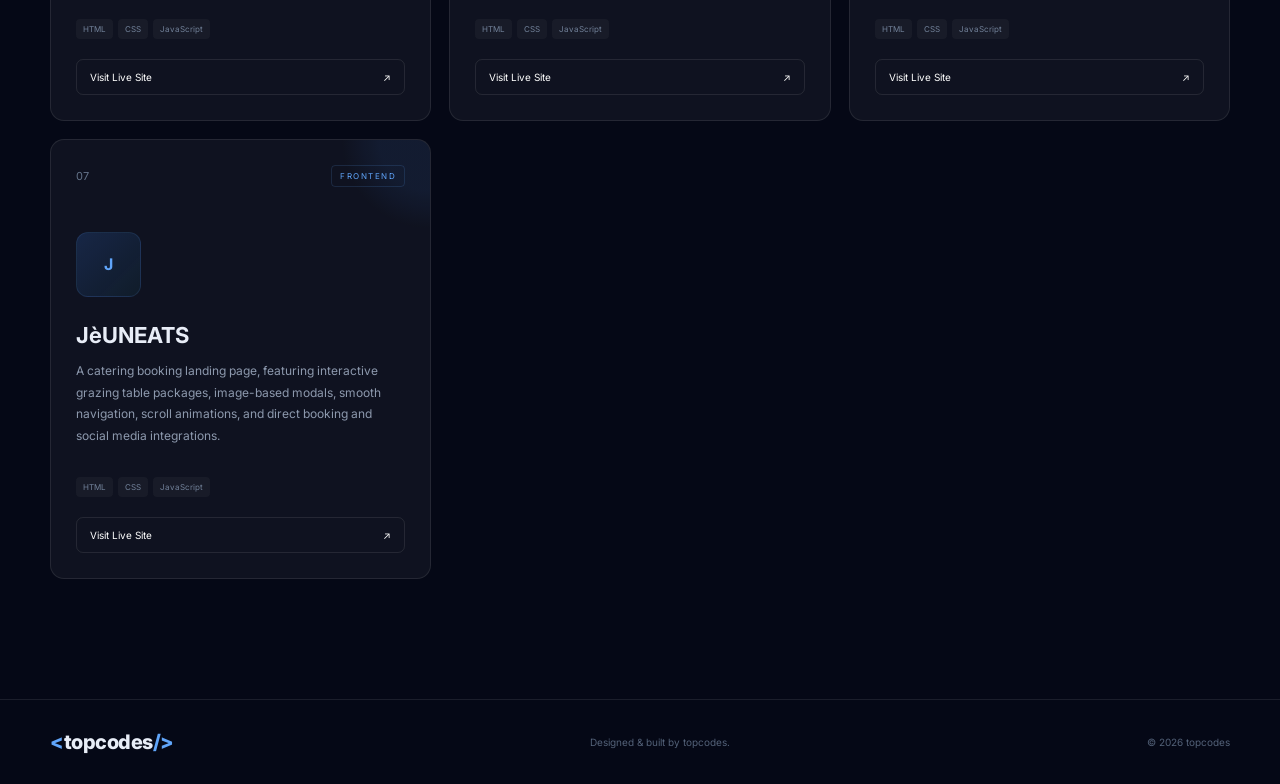
==== commit b61acc6f: "scroll optimization" ====
--- a/projects.html
+++ b/projects.html
@@ -13,7 +13,7 @@
     <link rel="preconnect" href="https://fonts.googleapis.com">
     <link rel="preconnect" href="https://fonts.gstatic.com" crossorigin>
 
-    <link href="https://fonts.googleapis.com/css2?family=Inter:wght@300;400;500;600;700;800&display=swap"
+    <link href="https://fonts.googleapis.com/css2?family=Inter:wght@400;600;700;800&display=swap"
         rel="stylesheet">
 
     <link rel="stylesheet" href="css/style.css">
@@ -518,8 +518,8 @@
     </footer>
 
 
-    <script src="js/main.js"></script>
-    <script src="js/projects.js"></script>
+    <script src="js/main.js" defer></script>
+    <script src="js/projects.js" defer></script>
 
 </body>
 
--- a/css/style.css
+++ b/css/style.css
@@ -23,7 +23,14 @@
 
     --container: 1180px;
 
-    --transition: 0.35s ease;
+    --ease: 0.35s ease;
+    --transition:
+        color var(--ease),
+        background-color var(--ease),
+        border-color var(--ease),
+        box-shadow var(--ease),
+        opacity var(--ease),
+        transform var(--ease);
 
 }
 
@@ -40,11 +47,42 @@
 
 html {
     scroll-behavior: smooth;
+
+    /* stop wide decorations (hero orbits) from making
+       the page scroll sideways on phones */
+    overflow-x: clip;
 }
 
 body {
 
     font-family: 'Inter', sans-serif;
+
+    background: var(--bg);
+
+    position: relative;
+
+    color: var(--text);
+
+    min-height: 100vh;
+
+    overflow-x: hidden;
+    overflow-x: clip;
+}
+
+/* page glow lives on its own layer so the animated
+   hero orbits don't force the whole page background
+   to be redrawn every frame */
+body::before {
+
+    content: "";
+
+    position: absolute;
+
+    inset: 0;
+
+    z-index: -3;
+
+    pointer-events: none;
 
     background:
         radial-gradient(
@@ -56,14 +94,7 @@
             circle at 85% 40%,
             rgba(34,211,238,0.06),
             transparent 30%
-        ),
-        var(--bg);
-
-    color: var(--text);
-
-    min-height: 100vh;
-
-    overflow-x: hidden;
+        );
 }
 
 body.menu-open {
@@ -101,42 +132,49 @@
     width: 400px;
     height: 400px;
 
+    width: 800px;
+    height: 800px;
+
     border-radius: 50%;
 
-    filter: blur(100px);
-
     pointer-events: none;
 
     z-index: -2;
 
+    /* soft glow via gradient: same look as blur(100px), no filter cost */
     opacity: 0.12;
+
+    transform: translateZ(0);
 }
 
 .ambient-one {
 
-    top: 5%;
-    left: -200px;
-
-    background: var(--blue);
+    top: calc(5% - 200px);
+    left: -400px;
+
+    background: radial-gradient(circle, var(--blue) 0%, rgba(59,130,246,0.45) 25%, transparent 60%);
 }
 
 .ambient-two {
 
-    right: -200px;
-    top: 45%;
-
-    background: var(--cyan);
+    right: -400px;
+    top: calc(45% - 200px);
+
+    background: radial-gradient(circle, var(--cyan) 0%, rgba(34,211,238,0.45) 25%, transparent 60%);
 }
 
 .cursor-glow {
     position: fixed;
-    width: 180px;
-    height: 180px;
+    top: 0;
+    left: 0;
+    width: 280px;
+    height: 280px;
+    margin: -140px 0 0 -140px;
     border-radius: 50%;
-    background: rgba(59, 130, 246, 0.07);
-    filter: blur(45px);
+    background: radial-gradient(circle, rgba(59,130,246,0.07) 0%, rgba(59,130,246,0.04) 35%, transparent 70%);
     pointer-events: none;
-    transform: translate(-50%, -50%);
+    transform: translate3d(-500px, -500px, 0);
+    will-change: transform;
     z-index: -1;
 }
 
@@ -178,9 +216,10 @@
 
 .site-header.scrolled {
 
-    background: rgba(5,8,22,0.82);
-
-    backdrop-filter: blur(20px);
+    background: rgba(5,8,22,0.9);
+
+    -webkit-backdrop-filter: blur(10px);
+    backdrop-filter: blur(10px);
 
     border-color: var(--border);
 }
@@ -250,12 +289,15 @@
     left: 0;
     bottom: -7px;
 
-    width: 0;
+    width: 100%;
     height: 1px;
 
     background: var(--blue-light);
 
-    transition: var(--transition);
+    transform: scaleX(0);
+    transform-origin: left;
+
+    transition: transform var(--ease);
 }
 
 .nav-link:hover,
@@ -267,7 +309,7 @@
 .nav-link:hover::after,
 .nav-link.active::after {
 
-    width: 100%;
+    transform: scaleX(1);
 }
 
 .nav-cta {
@@ -365,7 +407,11 @@
 
     height: 2px;
 
-    width: 0;
+    width: 100%;
+
+    transform: scaleX(0);
+    transform-origin: left;
+    will-change: transform;
 
     background: linear-gradient(
         90deg,
@@ -439,19 +485,35 @@
 
     background: #22c55e;
 
-    box-shadow: 0 0 12px rgba(34,197,94,0.8);
-
-    animation: pulse 2s infinite;
+    box-shadow: 0 0 5px rgba(34,197,94,0.5);
+
+    position: relative;
+}
+
+.availability-dot::after {
+
+    content: "";
+
+    position: absolute;
+    inset: 0;
+
+    border-radius: 50%;
+
+    box-shadow: 0 0 16px rgba(34,197,94,0.9);
+
+    opacity: 0;
+
+    animation: pulse 2s ease-in-out infinite;
 }
 
 @keyframes pulse {
 
     0%,100% {
-        box-shadow: 0 0 5px rgba(34,197,94,0.5);
+        opacity: 0;
     }
 
     50% {
-        box-shadow: 0 0 16px rgba(34,197,94,0.9);
+        opacity: 1;
     }
 }
 
@@ -632,9 +694,7 @@
 
     border: 1px solid rgba(96,165,250,0.15);
 
-    background: rgba(7,14,35,0.8);
-
-    backdrop-filter: blur(20px);
+    background: rgba(7,14,35,0.94);
 
     border-radius: 16px;
 
@@ -740,6 +800,8 @@
     border-radius: 50%;
 
     pointer-events: none;
+
+    will-change: transform;
 }
 
 .orbit-one {
@@ -777,9 +839,9 @@
 
     border: 1px solid rgba(96,165,250,0.2);
 
-    background: rgba(7,14,35,0.9);
-
-    backdrop-filter: blur(10px);
+    background: rgba(7,14,35,0.96);
+
+    will-change: transform;
 
     border-radius: 7px;
 
@@ -970,8 +1032,15 @@
     transition: var(--transition);
 }
 
-.text-link:hover {
-    gap: 15px;
+.text-link span,
+.view-all span {
+    display: inline-block;
+    transition: transform var(--ease);
+}
+
+.text-link:hover span,
+.view-all:hover span {
+    transform: translateX(5px);
 }
 
 .about-highlight {
@@ -1075,9 +1144,7 @@
 
     border-radius: 50%;
 
-    background: rgba(59,130,246,0.1);
-
-    filter: blur(15px);
+    background: radial-gradient(circle, rgba(59,130,246,0.1) 40%, transparent 70%);
 
     transition: var(--transition);
 }
@@ -1195,9 +1262,6 @@
     transition: var(--transition);
 }
 
-.view-all:hover {
-    gap: 15px;
-}
 
 .featured-project {
 
@@ -1220,12 +1284,18 @@
     border-bottom: 1px solid var(--border);
 }
 
+.featured-project > * {
+    transition: transform var(--ease), border-color var(--ease);
+}
+
 .featured-project:hover {
 
-    padding-left: 12px;
-    padding-right: 12px;
-
     background: rgba(255,255,255,0.015);
+}
+
+.featured-project:hover .featured-number,
+.featured-project:hover .featured-content {
+    transform: translateX(12px);
 }
 
 .featured-number {
@@ -1306,7 +1376,7 @@
 
 .featured-project:hover .featured-arrow {
 
-    transform: rotate(45deg);
+    transform: translateX(-12px) rotate(45deg);
 
     border-color: var(--blue-light);
 }
@@ -1669,9 +1739,7 @@
 
     border-radius: 50%;
 
-    background: rgba(59,130,246,0.08);
-
-    filter: blur(20px);
+    background: radial-gradient(circle, rgba(59,130,246,0.08) 40%, transparent 70%);
 
     transition: var(--transition);
 }
@@ -1892,9 +1960,48 @@
 
     opacity: 1;
 
-    transform: translateY(0);
+    transform: none;
 }
 
 .reveal-delay {
     transition-delay: 0.15s;
-}+}
+
+/* =========================================
+   PERFORMANCE / ACCESSIBILITY
+========================================= */
+
+/* pause hero loops while the hero is off-screen (toggled in main.js) */
+.hero.is-offscreen .visual-orbit,
+.hero.is-offscreen .floating-tag,
+.hero.is-offscreen .availability-dot::after {
+    animation-play-state: paused;
+}
+
+/* no hover-glow on touch screens */
+@media (hover: none) {
+    .cursor-glow {
+        display: none;
+    }
+}
+
+/* respect users who ask for less motion */
+@media (prefers-reduced-motion: reduce) {
+
+    html {
+        scroll-behavior: auto;
+    }
+
+    *,
+    *::before,
+    *::after {
+        animation-duration: 0.01ms !important;
+        animation-iteration-count: 1 !important;
+        transition-duration: 0.01ms !important;
+    }
+
+    .reveal {
+        opacity: 1;
+        transform: none;
+    }
+}
--- a/css/responsive.css
+++ b/css/responsive.css
@@ -104,9 +104,7 @@
 
         height: calc(100vh - 70px);
 
-        background: rgba(5,8,22,0.97);
-
-        backdrop-filter: blur(20px);
+        background: rgba(5,8,22,0.98);
 
         padding: 35px;
 
@@ -121,6 +119,8 @@
         transform: translateX(100%);
 
         transition: transform 0.4s ease;
+
+        will-change: transform;
     }
 
     .nav-links.open {
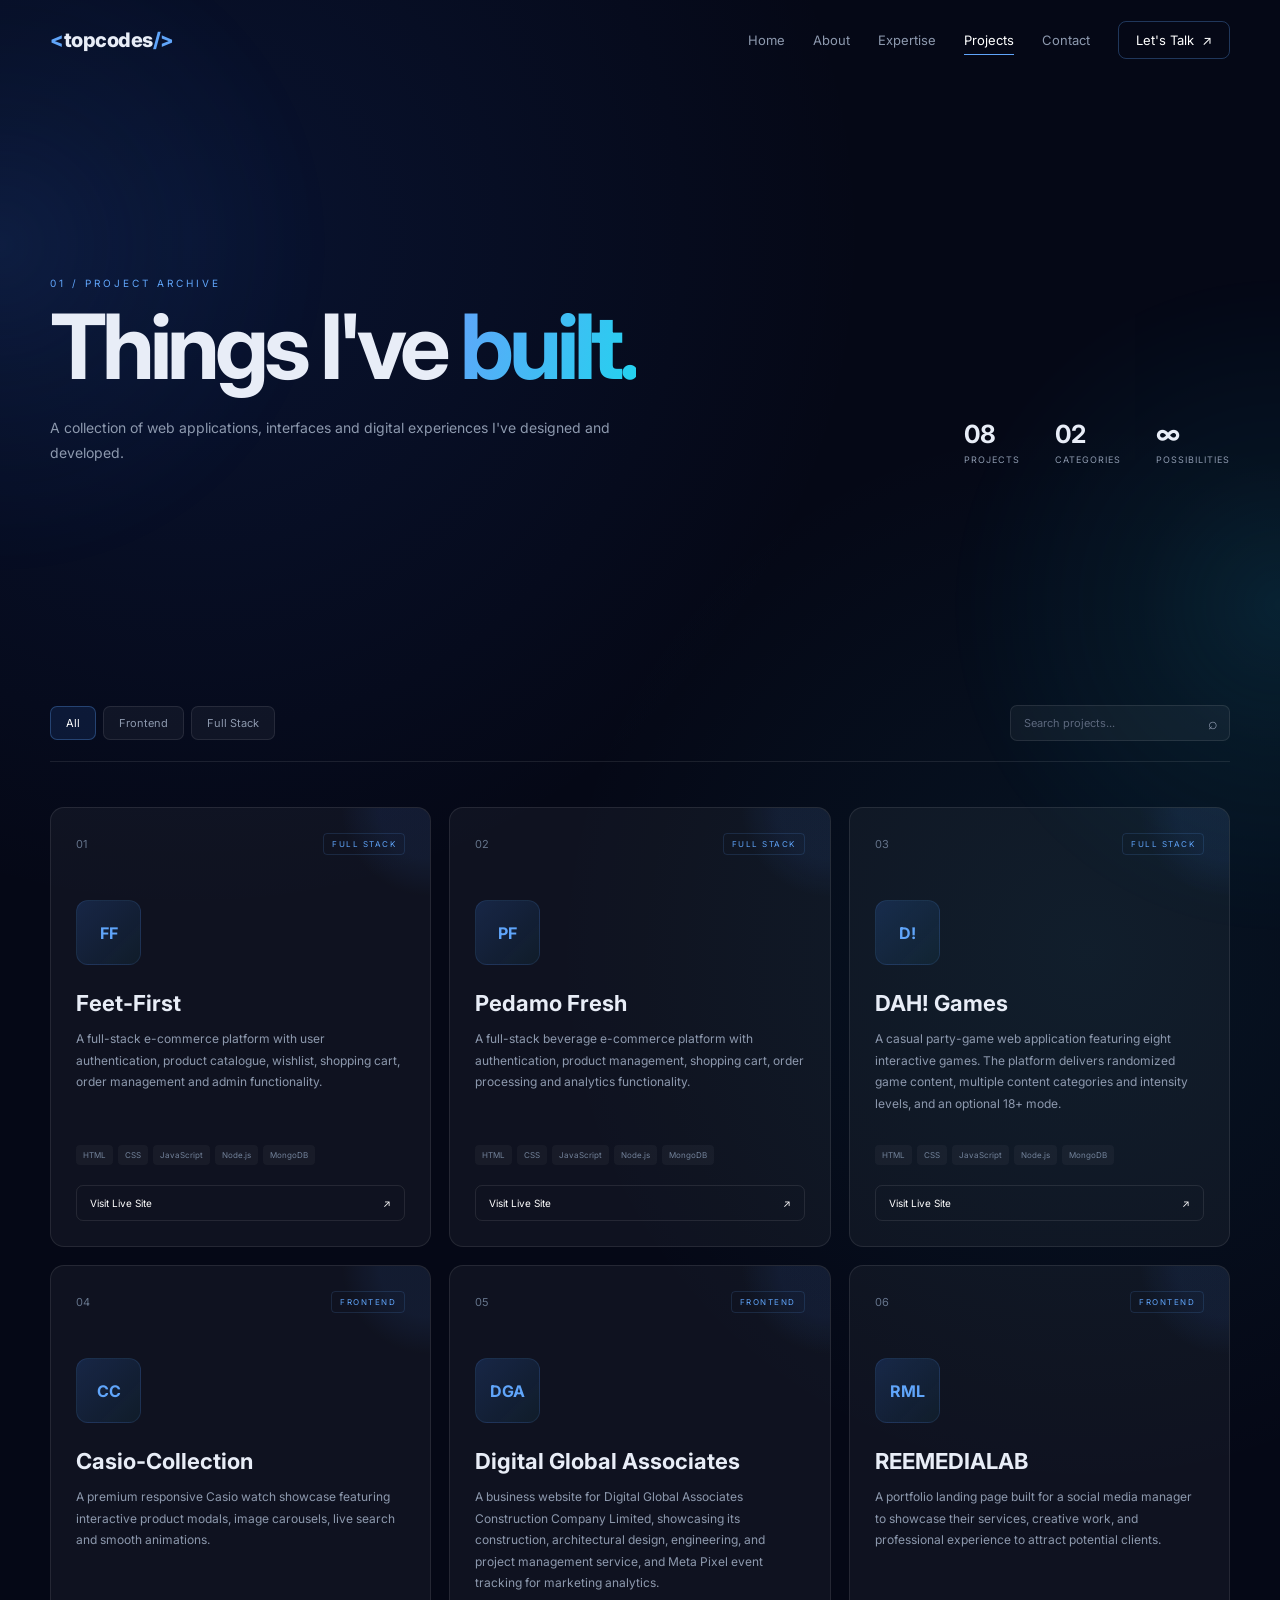
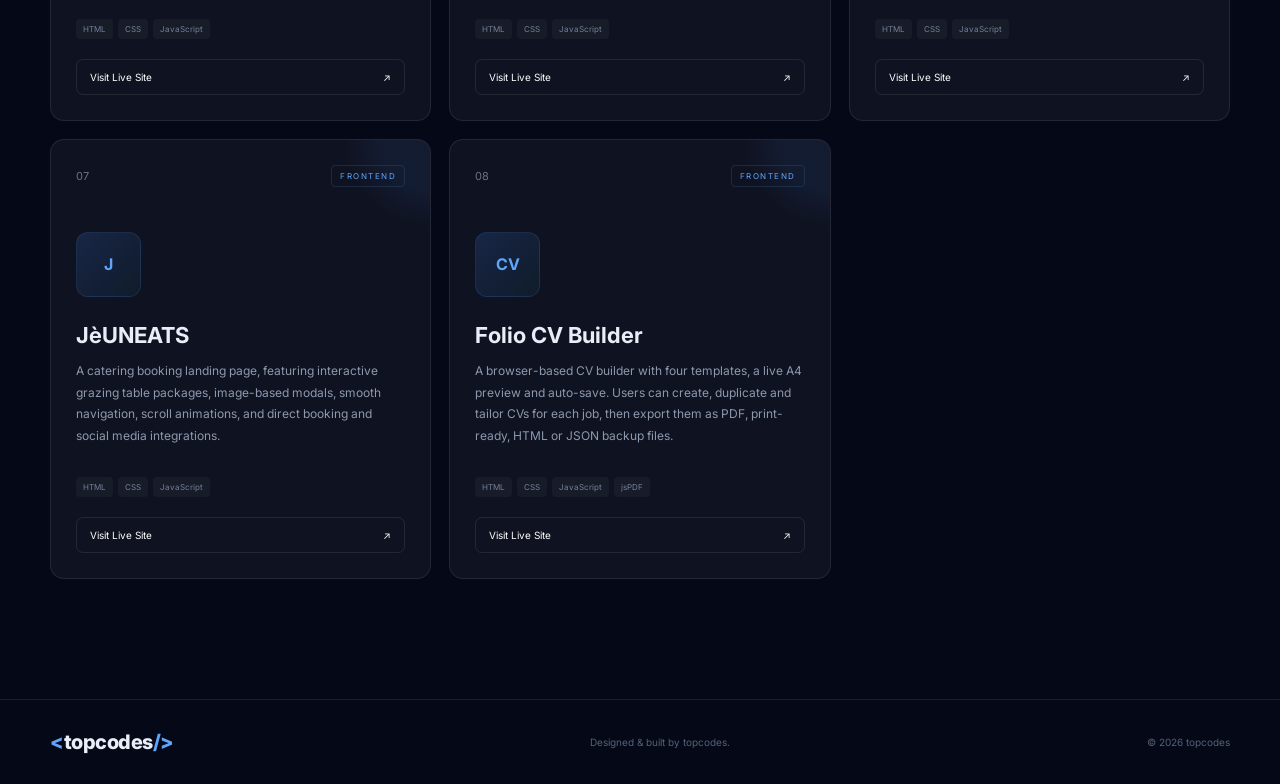
==== commit e83803af: "cv builder added" ====
--- a/projects.html
+++ b/projects.html
@@ -111,7 +111,7 @@
             <div class="project-stats reveal reveal-delay">
 
                 <div>
-                    <strong id="projectCount">07</strong>
+                    <strong id="projectCount">08</strong>
                     <span>Projects</span>
                 </div>
 
@@ -480,6 +480,48 @@
 
                 </article>
 
+                <!-- PROJECT 08 -->
+
+                <article class="project-card reveal" data-type="frontend" data-name="Folio CV Builder">
+
+                    <div class="project-card-top">
+
+                        <span class="project-number">
+                            08
+                        </span>
+
+                        <span class="project-type">
+                            FRONTEND
+                        </span>
+
+                    </div>
+
+                    <div class="project-card-icon">
+                        CV
+                    </div>
+
+                    <h2>Folio CV Builder</h2>
+
+                    <p>
+                        A browser-based CV builder with four templates, a live A4 preview and auto-save. Users can create, duplicate and tailor CVs for each job, then export them as PDF, print-ready, HTML or JSON backup files.
+                    </p>
+
+                    <div class="project-tech">
+
+                        <span>HTML</span>
+                        <span>CSS</span>
+                        <span>JavaScript</span>
+                        <span>jsPDF</span>
+
+                    </div>
+
+                    <a href="https://cv-builder-folio.vercel.app/" target="_blank" rel="noopener" class="project-live">
+                        Visit Live Site
+                        <span>↗</span>
+                    </a>
+
+                </article>
+
             </div>
 
 
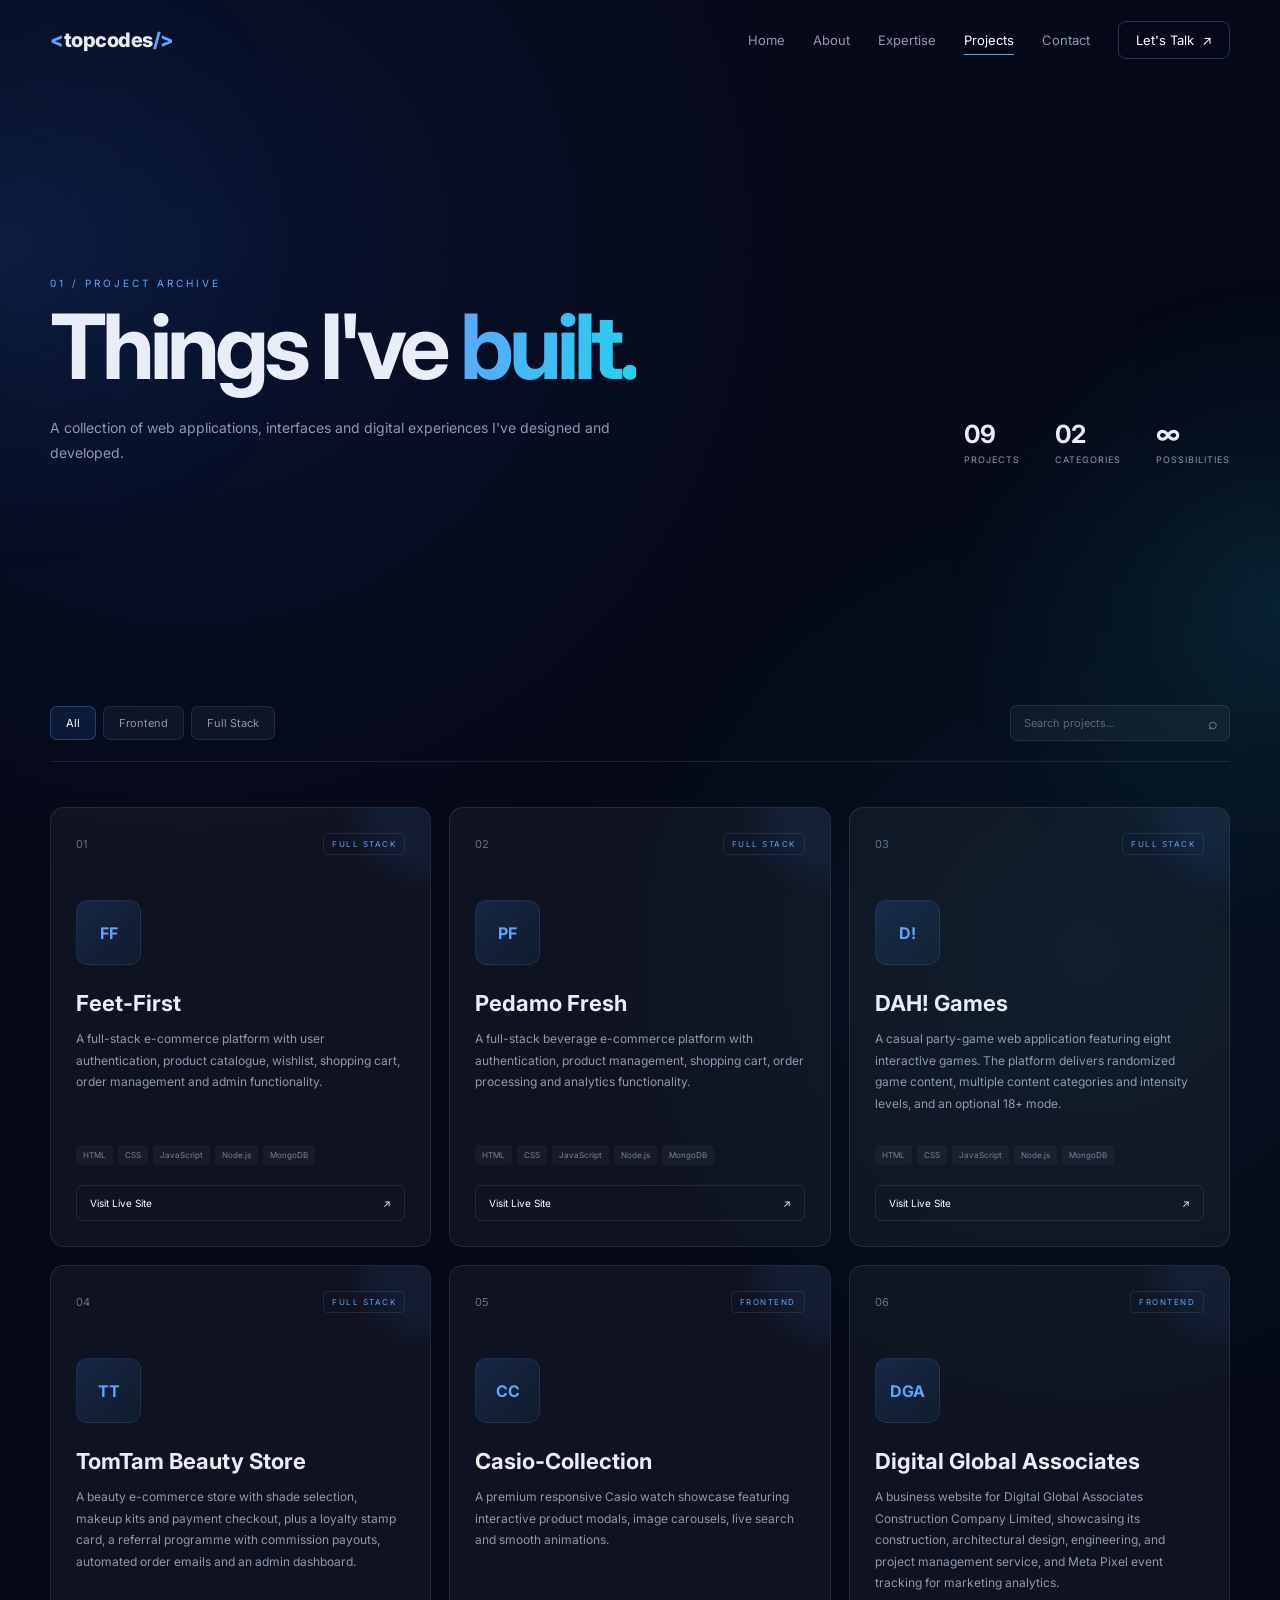
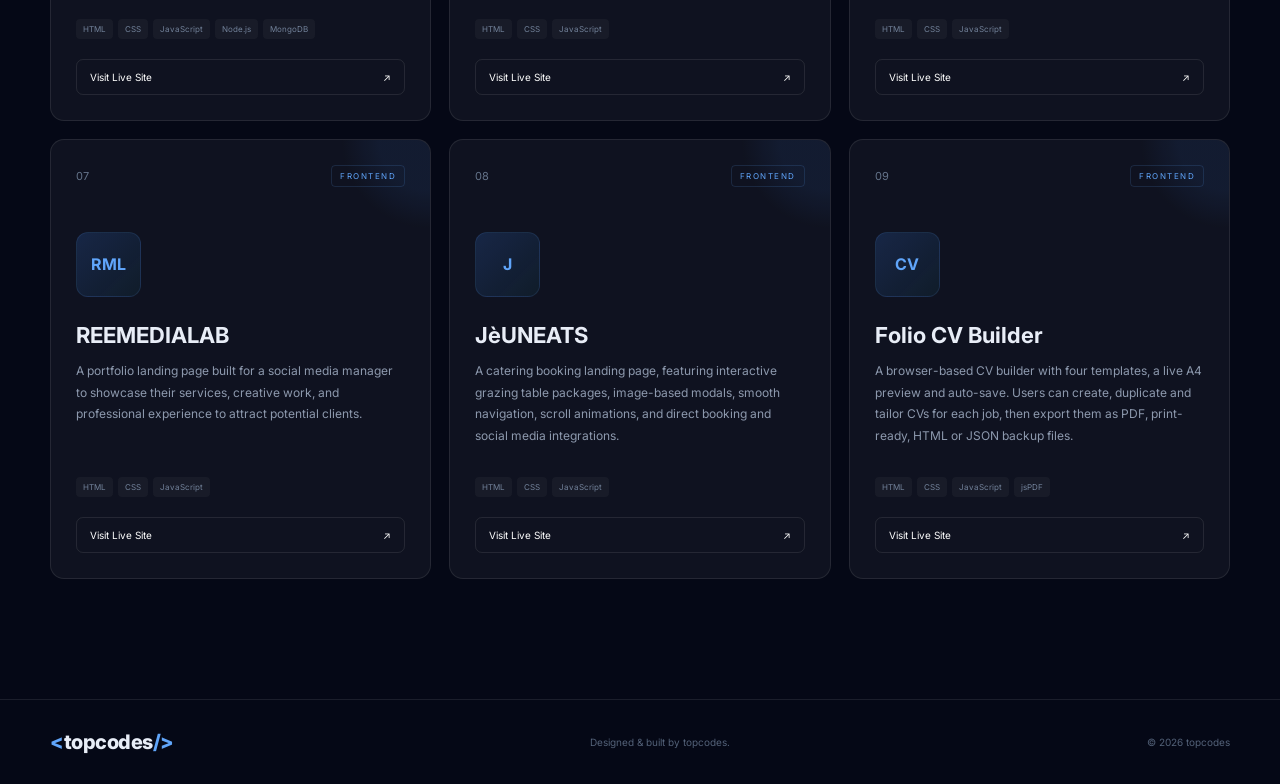
==== commit 356eb9ea: "tomtam added" ====
--- a/projects.html
+++ b/projects.html
@@ -4,6 +4,20 @@
 <head>
 
     <meta charset="UTF-8">
+    <script>
+      /* Clean addresses on the live site: /shop instead of /shop.html.
+         The host serves /shop from shop.html; this just tidies the address bar,
+         keeping ?query and #hash. Skipped when testing locally. */
+      (function () {
+        var local = location.protocol === "file:" ||
+          ["localhost", "127.0.0.1", ""].indexOf(location.hostname) !== -1 ||
+          /^(192\.168|10)\./.test(location.hostname);
+        var path = location.pathname;
+        if (local || !/\.html$/i.test(path) || !window.history || !history.replaceState) return;
+        var clean = /(^|\/)index\.html$/i.test(path) ? path.replace(/index\.html$/i, "") : path.replace(/\.html$/i, "");
+        try { history.replaceState(history.state, "", clean + location.search + location.hash); } catch (e) { /* keep the .html address */ }
+      })();
+    </script>
     <meta name="viewport" content="width=device-width, initial-scale=1.0">
 
     <title>Projects | topcodes</title>
@@ -111,7 +125,7 @@
             <div class="project-stats reveal reveal-delay">
 
                 <div>
-                    <strong id="projectCount">08</strong>
+                    <strong id="projectCount">09</strong>
                     <span>Projects</span>
                 </div>
 
@@ -310,12 +324,54 @@
                 </article>
 
                 <!-- PROJECT 04 -->
+                <article class="project-card reveal" data-type="fullstack" data-name="TomTam Beauty Store">
+
+                    <div class="project-card-top">
+
+                        <span class="project-number">
+                            04
+                        </span>
+
+                        <span class="project-type">
+                            FULL STACK
+                        </span>
+
+                    </div>
+
+                    <div class="project-card-icon">
+                        TT
+                    </div>
+
+                    <h2>TomTam Beauty Store</h2>
+
+                    <p>
+                        A beauty e-commerce store with shade selection, makeup kits and payment checkout, plus a loyalty stamp card, a referral programme with commission payouts, automated order emails and an admin dashboard.
+                    </p>
+
+                    <div class="project-tech">
+
+                        <span>HTML</span>
+                        <span>CSS</span>
+                        <span>JavaScript</span>
+                        <span>Node.js</span>
+                        <span>MongoDB</span>
+
+                    </div>
+
+                    <a href="https://tomtambeauty.vercel.app/" target="_blank" rel="noopener" class="project-live">
+                        Visit Live Site
+                        <span>↗</span>
+                    </a>
+
+                </article>
+
+                <!-- PROJECT 05 -->
                 <article class="project-card reveal reveal-delay" data-type="frontend" data-name="Casio-Collection">
 
                     <div class="project-card-top">
 
                         <span class="project-number">
-                            04
+                            05
                         </span>
 
                         <span class="project-type">
@@ -354,14 +410,14 @@
 
 
 
-                <!-- PROJECT 05 -->
+                <!-- PROJECT 06 -->
 
                 <article class="project-card reveal reveal-delay" data-type="frontend" data-name="Project Five">
 
                     <div class="project-card-top">
 
                         <span class="project-number">
-                            05
+                            06
                         </span>
 
                         <span class="project-type">
@@ -396,14 +452,14 @@
                 </article>
 
 
-                <!-- PROJECT 06 -->
+                <!-- PROJECT 07 -->
 
                 <article class="project-card reveal" data-type="frontend" data-name="Project Six">
 
                     <div class="project-card-top">
 
                         <span class="project-number">
-                            06
+                            07
                         </span>
 
                         <span class="project-type">
@@ -439,14 +495,14 @@
                 </article>
 
 
-                <!-- PROJECT 07 -->
+                <!-- PROJECT 08 -->
 
                 <article class="project-card reveal reveal-delay" data-type="frontend" data-name="Project Seven">
 
                     <div class="project-card-top">
 
                         <span class="project-number">
-                            07
+                            08
                         </span>
 
                         <span class="project-type">
@@ -480,14 +536,14 @@
 
                 </article>
 
-                <!-- PROJECT 08 -->
+                <!-- PROJECT 09 -->
 
                 <article class="project-card reveal" data-type="frontend" data-name="Folio CV Builder">
 
                     <div class="project-card-top">
 
                         <span class="project-number">
-                            08
+                            09
                         </span>
 
                         <span class="project-type">
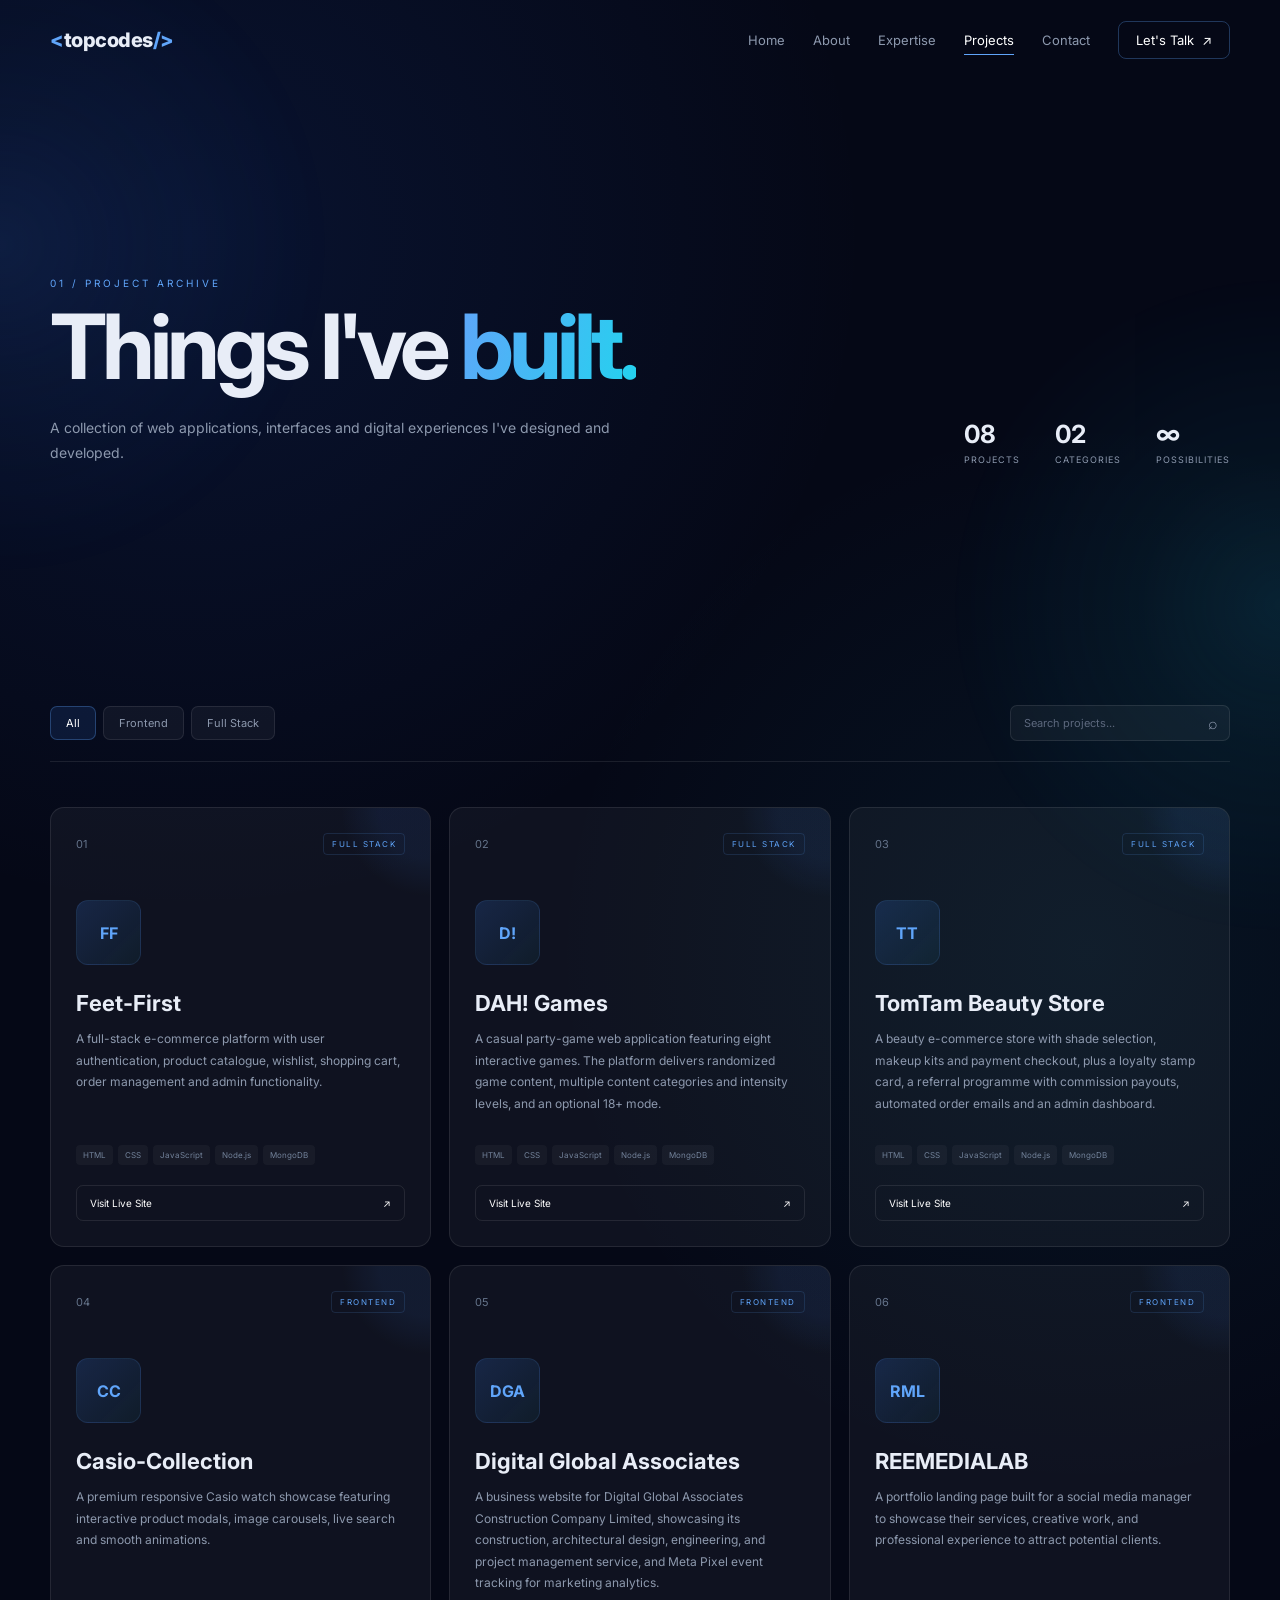
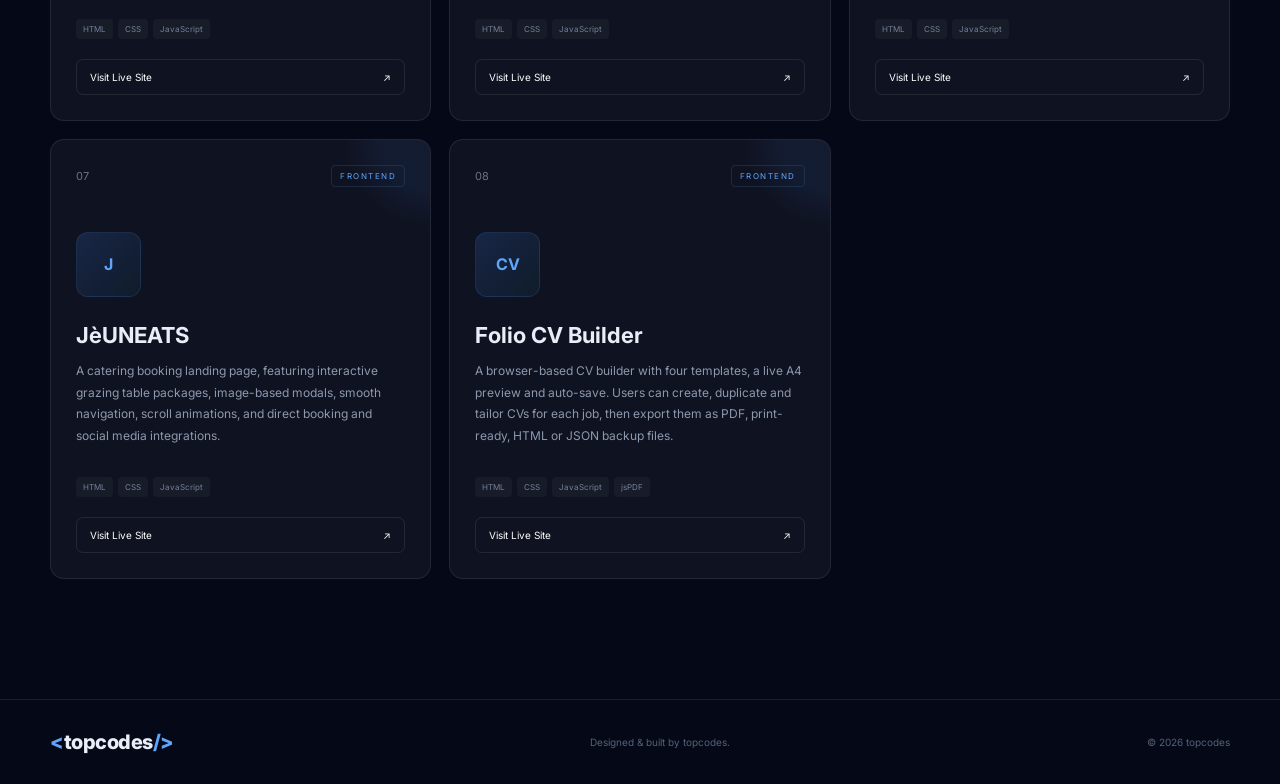
==== commit 7ae73406: ".." ====
--- a/projects.html
+++ b/projects.html
@@ -125,7 +125,7 @@
             <div class="project-stats reveal reveal-delay">
 
                 <div>
-                    <strong id="projectCount">09</strong>
+                    <strong id="projectCount">08</strong>
                     <span>Projects</span>
                 </div>
 
@@ -235,7 +235,7 @@
 
 
                 <!-- PROJECT 02 -->
-                <article class="project-card reveal" data-type="fullstack" data-name="Pedamo Fresh">
+                 <article class="project-card reveal" data-type="fullstack" data-name="Project Four">
 
                     <div class="project-card-top">
 
@@ -250,15 +250,13 @@
                     </div>
 
                     <div class="project-card-icon">
-                        PF
-                    </div>
-
-                    <h2>Pedamo Fresh</h2>
-
-                    <p>
-                        A full-stack beverage e-commerce platform with
-                        authentication, product management, shopping cart,
-                        order processing and analytics functionality.
+                        D!
+                    </div>
+
+                    <h2>DAH! Games</h2>
+
+                    <p>
+                        A casual party-game web application featuring eight interactive games. The platform delivers randomized game content, multiple content categories and intensity levels, and an optional 18+ mode.  
                     </p>
 
                     <div class="project-tech">
@@ -271,18 +269,15 @@
 
                     </div>
 
-                    <a href="https://pedamo.onrender.com/" target="_blank" rel="noopener" class="project-live">
-                        Visit Live Site
-                        <span>↗</span>
-                    </a>
-
-                </article>
-
-                
-
+                    <a href="https://dah-zcsf.onrender.com/" class="project-live">
+                        Visit Live Site
+                        <span>↗</span>
+                    </a>
+
+                </article>
 
                 <!-- PROJECT 03 -->
-                 <article class="project-card reveal" data-type="fullstack" data-name="Project Four">
+                <article class="project-card reveal" data-type="fullstack" data-name="TomTam Beauty Store">
 
                     <div class="project-card-top">
 
@@ -297,13 +292,13 @@
                     </div>
 
                     <div class="project-card-icon">
-                        D!
-                    </div>
-
-                    <h2>DAH! Games</h2>
-
-                    <p>
-                        A casual party-game web application featuring eight interactive games. The platform delivers randomized game content, multiple content categories and intensity levels, and an optional 18+ mode.  
+                        TT
+                    </div>
+
+                    <h2>TomTam Beauty Store</h2>
+
+                    <p>
+                        A beauty e-commerce store with shade selection, makeup kits and payment checkout, plus a loyalty stamp card, a referral programme with commission payouts, automated order emails and an admin dashboard.
                     </p>
 
                     <div class="project-tech">
@@ -316,7 +311,7 @@
 
                     </div>
 
-                    <a href="https://dah-zcsf.onrender.com/" class="project-live">
+                    <a href="https://tomtambeauty.vercel.app/" target="_blank" rel="noopener" class="project-live">
                         Visit Live Site
                         <span>↗</span>
                     </a>
@@ -324,54 +319,12 @@
                 </article>
 
                 <!-- PROJECT 04 -->
-                <article class="project-card reveal" data-type="fullstack" data-name="TomTam Beauty Store">
+                <article class="project-card reveal reveal-delay" data-type="frontend" data-name="Casio-Collection">
 
                     <div class="project-card-top">
 
                         <span class="project-number">
                             04
-                        </span>
-
-                        <span class="project-type">
-                            FULL STACK
-                        </span>
-
-                    </div>
-
-                    <div class="project-card-icon">
-                        TT
-                    </div>
-
-                    <h2>TomTam Beauty Store</h2>
-
-                    <p>
-                        A beauty e-commerce store with shade selection, makeup kits and payment checkout, plus a loyalty stamp card, a referral programme with commission payouts, automated order emails and an admin dashboard.
-                    </p>
-
-                    <div class="project-tech">
-
-                        <span>HTML</span>
-                        <span>CSS</span>
-                        <span>JavaScript</span>
-                        <span>Node.js</span>
-                        <span>MongoDB</span>
-
-                    </div>
-
-                    <a href="https://tomtambeauty.vercel.app/" target="_blank" rel="noopener" class="project-live">
-                        Visit Live Site
-                        <span>↗</span>
-                    </a>
-
-                </article>
-
-                <!-- PROJECT 05 -->
-                <article class="project-card reveal reveal-delay" data-type="frontend" data-name="Casio-Collection">
-
-                    <div class="project-card-top">
-
-                        <span class="project-number">
-                            05
                         </span>
 
                         <span class="project-type">
@@ -410,9 +363,51 @@
 
 
 
+                <!-- PROJECT 05 -->
+
+                <article class="project-card reveal reveal-delay" data-type="frontend" data-name="Project Five">
+
+                    <div class="project-card-top">
+
+                        <span class="project-number">
+                            05
+                        </span>
+
+                        <span class="project-type">
+                            FRONTEND
+                        </span>
+
+                    </div>
+
+                    <div class="project-card-icon">
+                        DGA
+                    </div>
+
+                    <h2>Digital Global Associates</h2>
+
+                    <p>
+                        A business website for Digital Global Associates Construction Company Limited, showcasing its construction, architectural design, engineering, and project management service, and Meta Pixel event tracking for marketing analytics.
+                    </p>
+
+                    <div class="project-tech">
+
+                        <span>HTML</span>
+                        <span>CSS</span>
+                        <span>JavaScript</span>
+
+                    </div>
+
+                    <a href="https://www.digitalglobalassociates.com/" class="project-live">
+                        Visit Live Site
+                        <span>↗</span>
+                    </a>
+
+                </article>
+
+
                 <!-- PROJECT 06 -->
 
-                <article class="project-card reveal reveal-delay" data-type="frontend" data-name="Project Five">
+                <article class="project-card reveal" data-type="frontend" data-name="Project Six">
 
                     <div class="project-card-top">
 
@@ -427,24 +422,25 @@
                     </div>
 
                     <div class="project-card-icon">
-                        DGA
-                    </div>
-
-                    <h2>Digital Global Associates</h2>
-
-                    <p>
-                        A business website for Digital Global Associates Construction Company Limited, showcasing its construction, architectural design, engineering, and project management service, and Meta Pixel event tracking for marketing analytics.
-                    </p>
-
-                    <div class="project-tech">
-
-                        <span>HTML</span>
-                        <span>CSS</span>
-                        <span>JavaScript</span>
-
-                    </div>
-
-                    <a href="https://www.digitalglobalassociates.com/" class="project-live">
+                        RML
+                    </div>
+
+                    <h2>REEMEDIALAB</h2>
+
+                    <p>
+                        A portfolio landing page built for a social media manager to showcase their services, creative work, and professional experience to attract potential clients.
+
+                    </p>
+
+                    <div class="project-tech">
+
+                        <span>HTML</span>
+                        <span>CSS</span>
+                        <span>JavaScript</span>
+
+                    </div>
+
+                    <a href="https://reemedialab.vercel.app/" class="project-live">
                         Visit Live Site
                         <span>↗</span>
                     </a>
@@ -454,7 +450,7 @@
 
                 <!-- PROJECT 07 -->
 
-                <article class="project-card reveal" data-type="frontend" data-name="Project Six">
+                <article class="project-card reveal reveal-delay" data-type="frontend" data-name="Project Seven">
 
                     <div class="project-card-top">
 
@@ -469,81 +465,38 @@
                     </div>
 
                     <div class="project-card-icon">
-                        RML
-                    </div>
-
-                    <h2>REEMEDIALAB</h2>
-
-                    <p>
-                        A portfolio landing page built for a social media manager to showcase their services, creative work, and professional experience to attract potential clients.
-
-                    </p>
-
-                    <div class="project-tech">
-
-                        <span>HTML</span>
-                        <span>CSS</span>
-                        <span>JavaScript</span>
-
-                    </div>
-
-                    <a href="https://reemedialab.vercel.app/" class="project-live">
-                        Visit Live Site
-                        <span>↗</span>
-                    </a>
-
-                </article>
-
+                        J
+                    </div>
+
+                    <h2>JèUNEATS</h2>
+
+                    <p>
+                       A catering booking landing page, featuring interactive grazing table packages, image-based modals, smooth navigation, scroll animations, and direct booking and social media integrations.
+                    </p>
+
+                    <div class="project-tech">
+
+                        <span>HTML</span>
+                        <span>CSS</span>
+                        <span>JavaScript</span>
+
+                    </div>
+
+                    <a href="https://jeuneats.vercel.app/" class="project-live">
+                        Visit Live Site
+                        <span>↗</span>
+                    </a>
+
+                </article>
 
                 <!-- PROJECT 08 -->
 
-                <article class="project-card reveal reveal-delay" data-type="frontend" data-name="Project Seven">
+                <article class="project-card reveal" data-type="frontend" data-name="Folio CV Builder">
 
                     <div class="project-card-top">
 
                         <span class="project-number">
                             08
-                        </span>
-
-                        <span class="project-type">
-                            FRONTEND
-                        </span>
-
-                    </div>
-
-                    <div class="project-card-icon">
-                        J
-                    </div>
-
-                    <h2>JèUNEATS</h2>
-
-                    <p>
-                       A catering booking landing page, featuring interactive grazing table packages, image-based modals, smooth navigation, scroll animations, and direct booking and social media integrations.
-                    </p>
-
-                    <div class="project-tech">
-
-                        <span>HTML</span>
-                        <span>CSS</span>
-                        <span>JavaScript</span>
-
-                    </div>
-
-                    <a href="https://jeuneats.vercel.app/" class="project-live">
-                        Visit Live Site
-                        <span>↗</span>
-                    </a>
-
-                </article>
-
-                <!-- PROJECT 09 -->
-
-                <article class="project-card reveal" data-type="frontend" data-name="Folio CV Builder">
-
-                    <div class="project-card-top">
-
-                        <span class="project-number">
-                            09
                         </span>
 
                         <span class="project-type">
